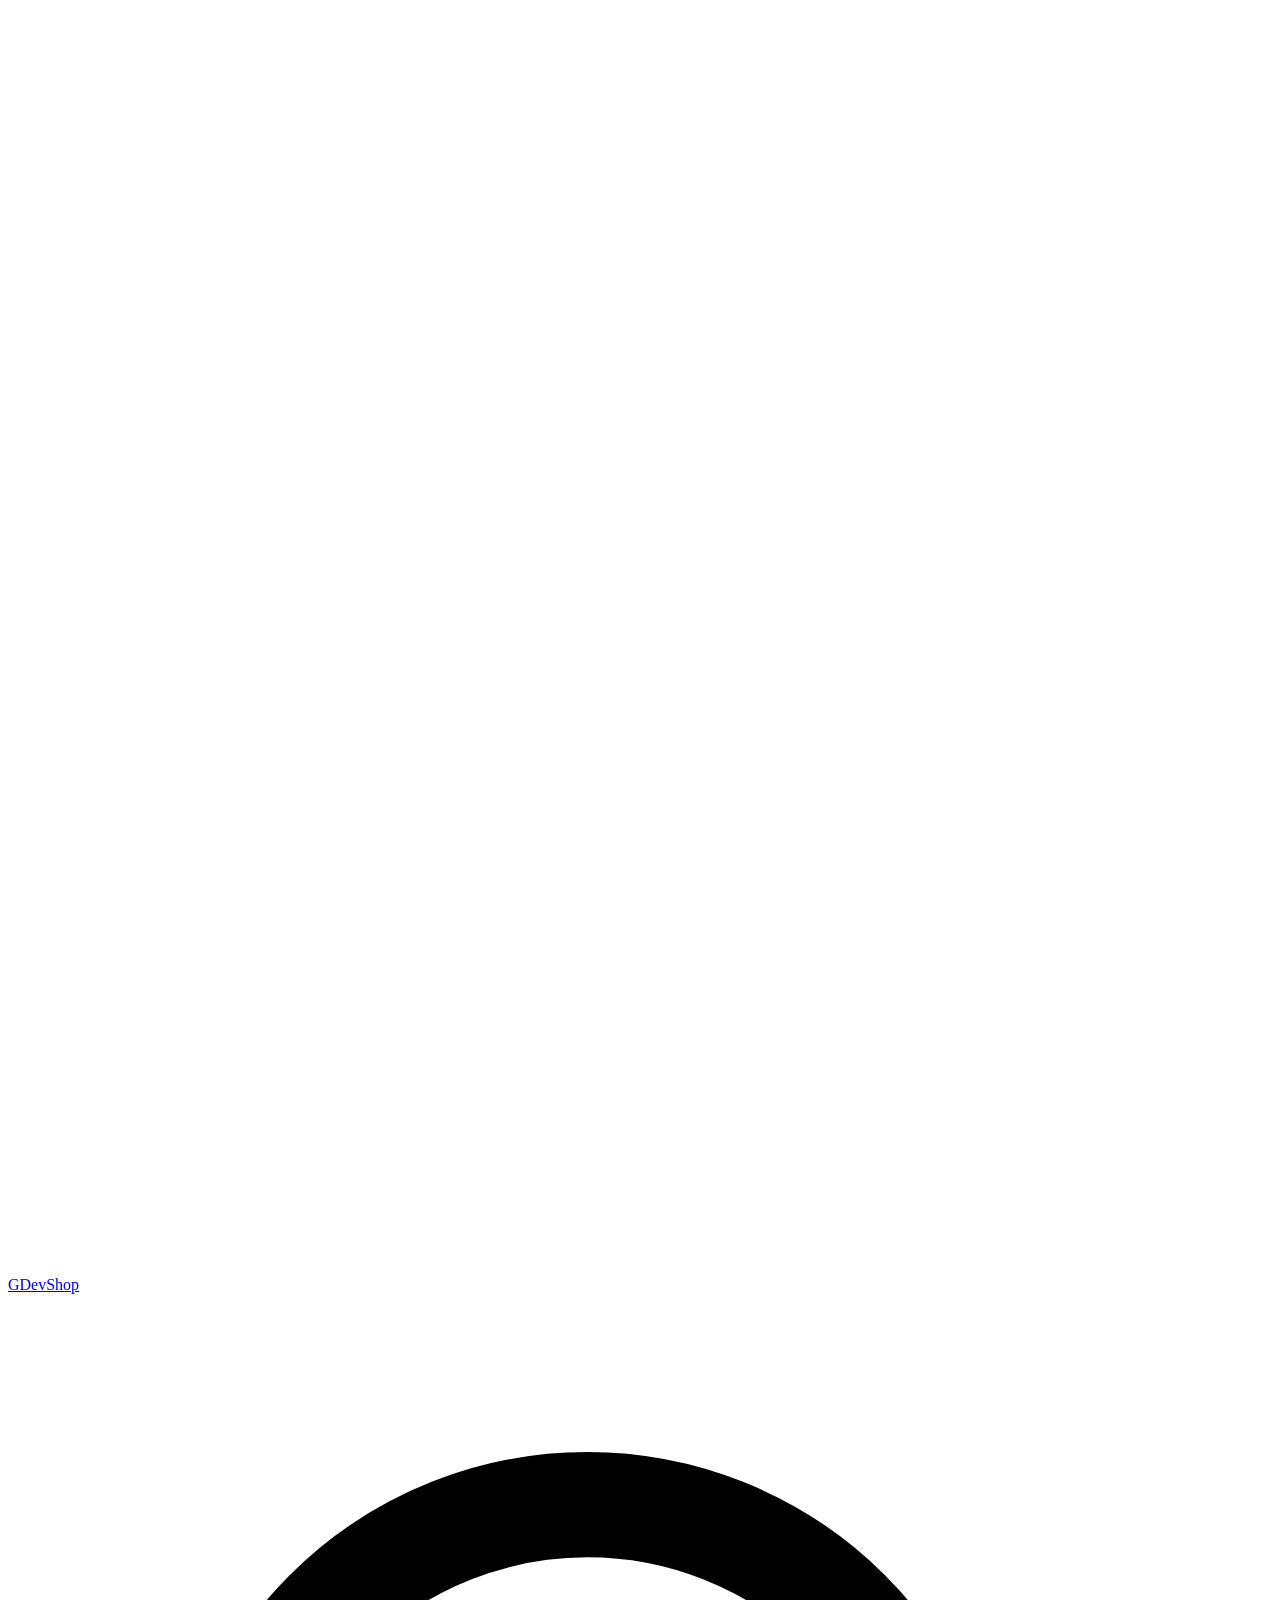
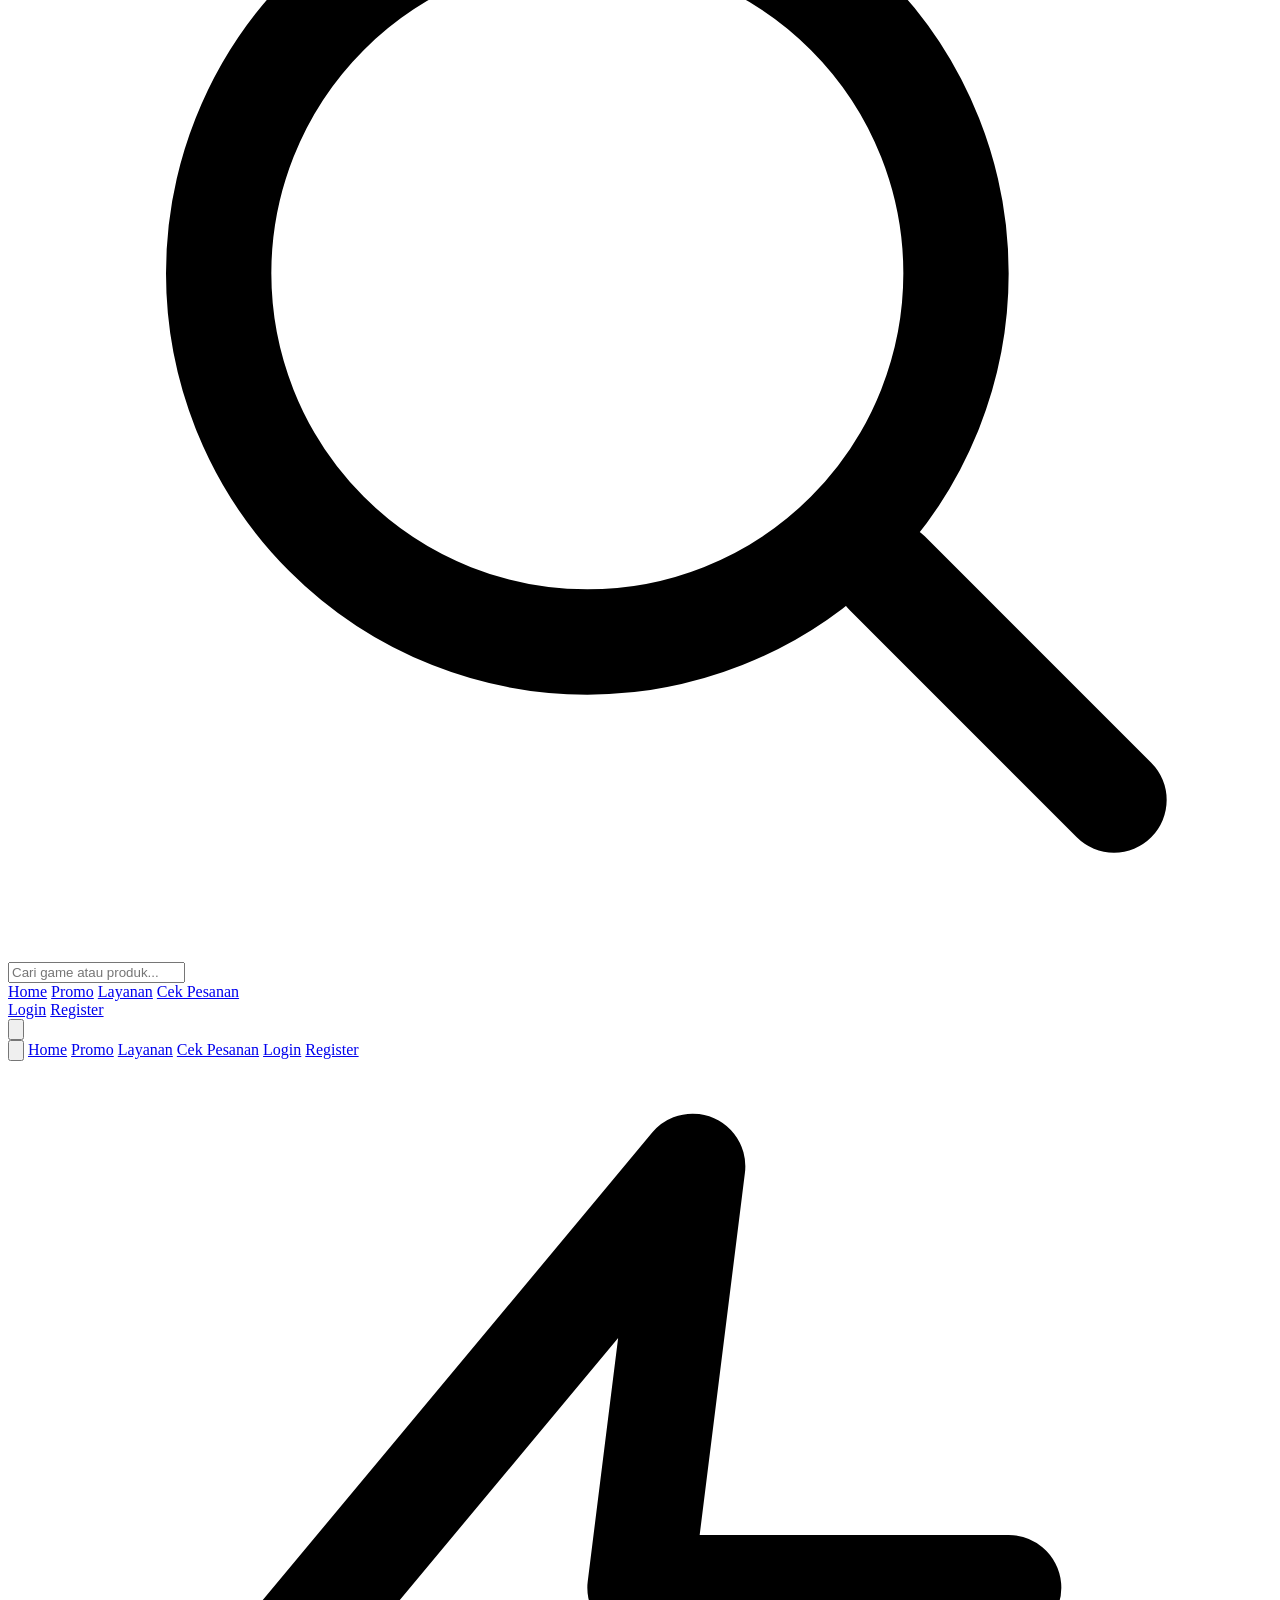
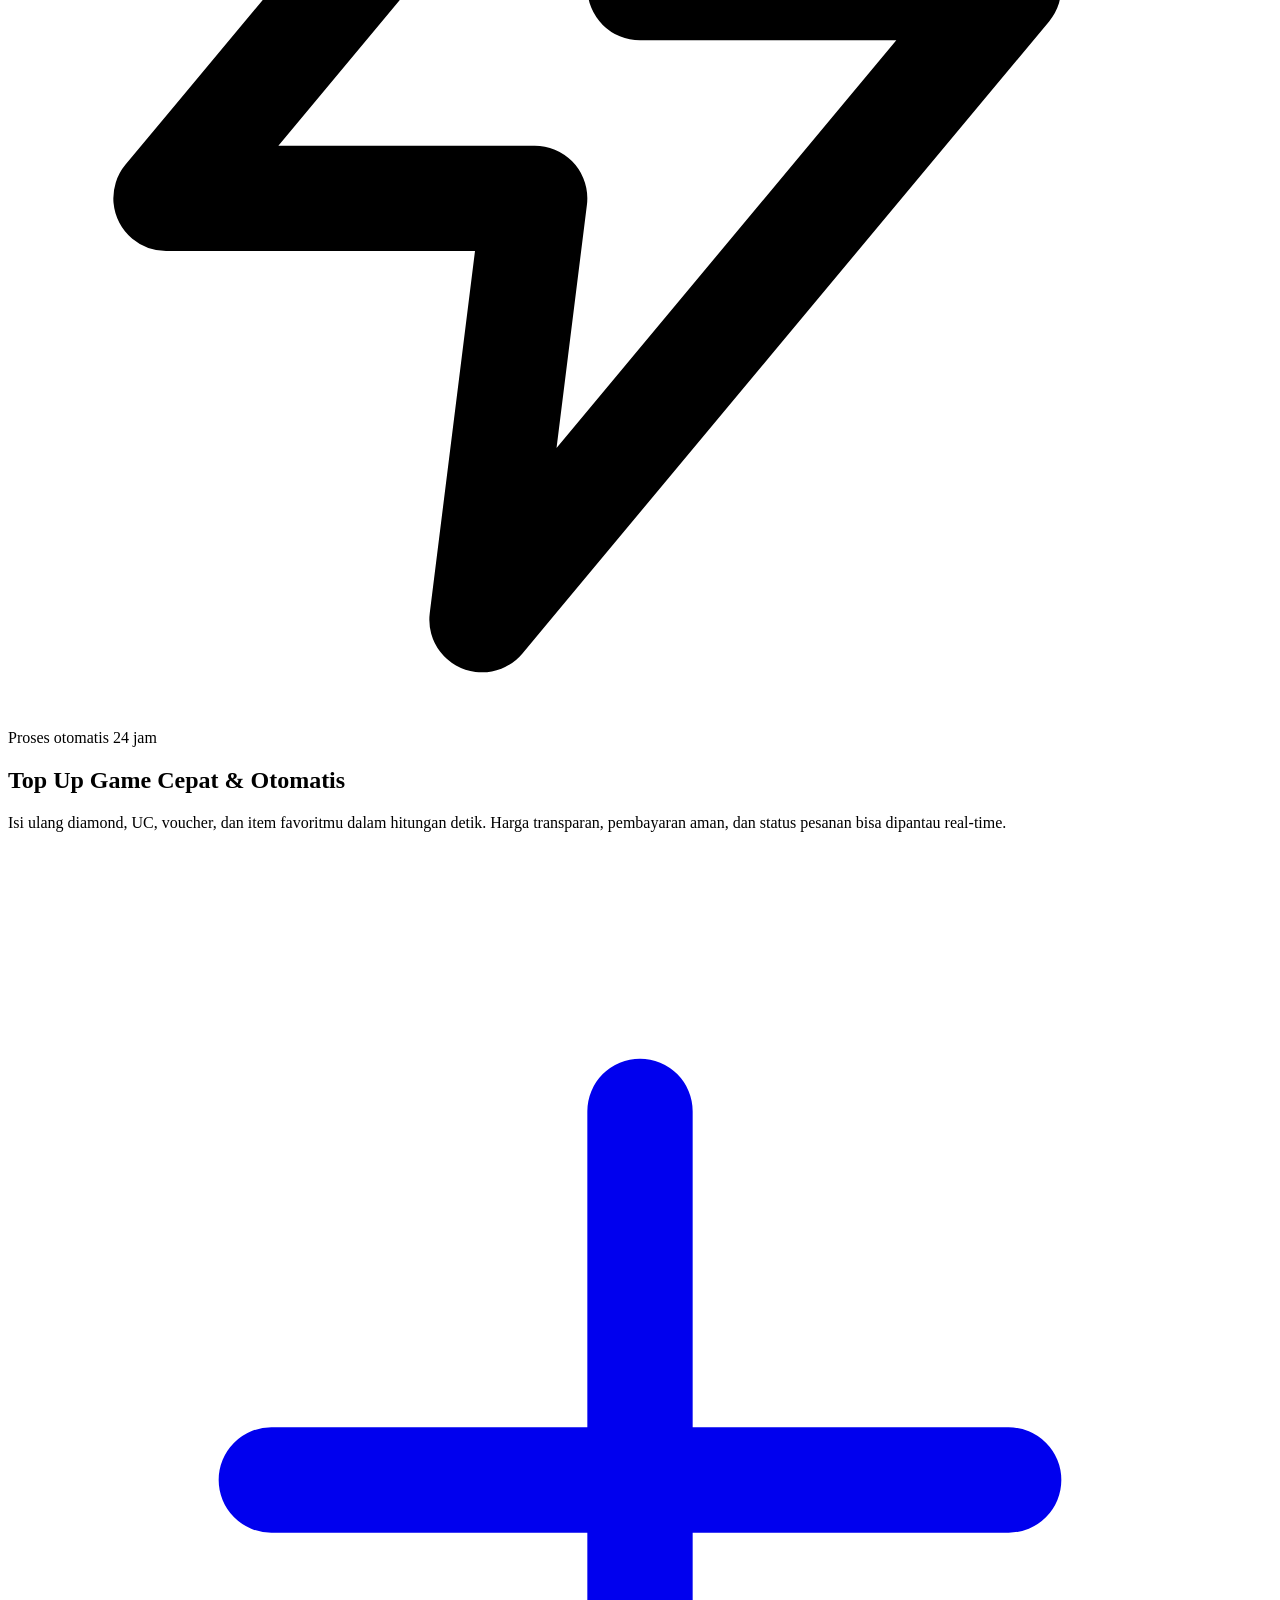
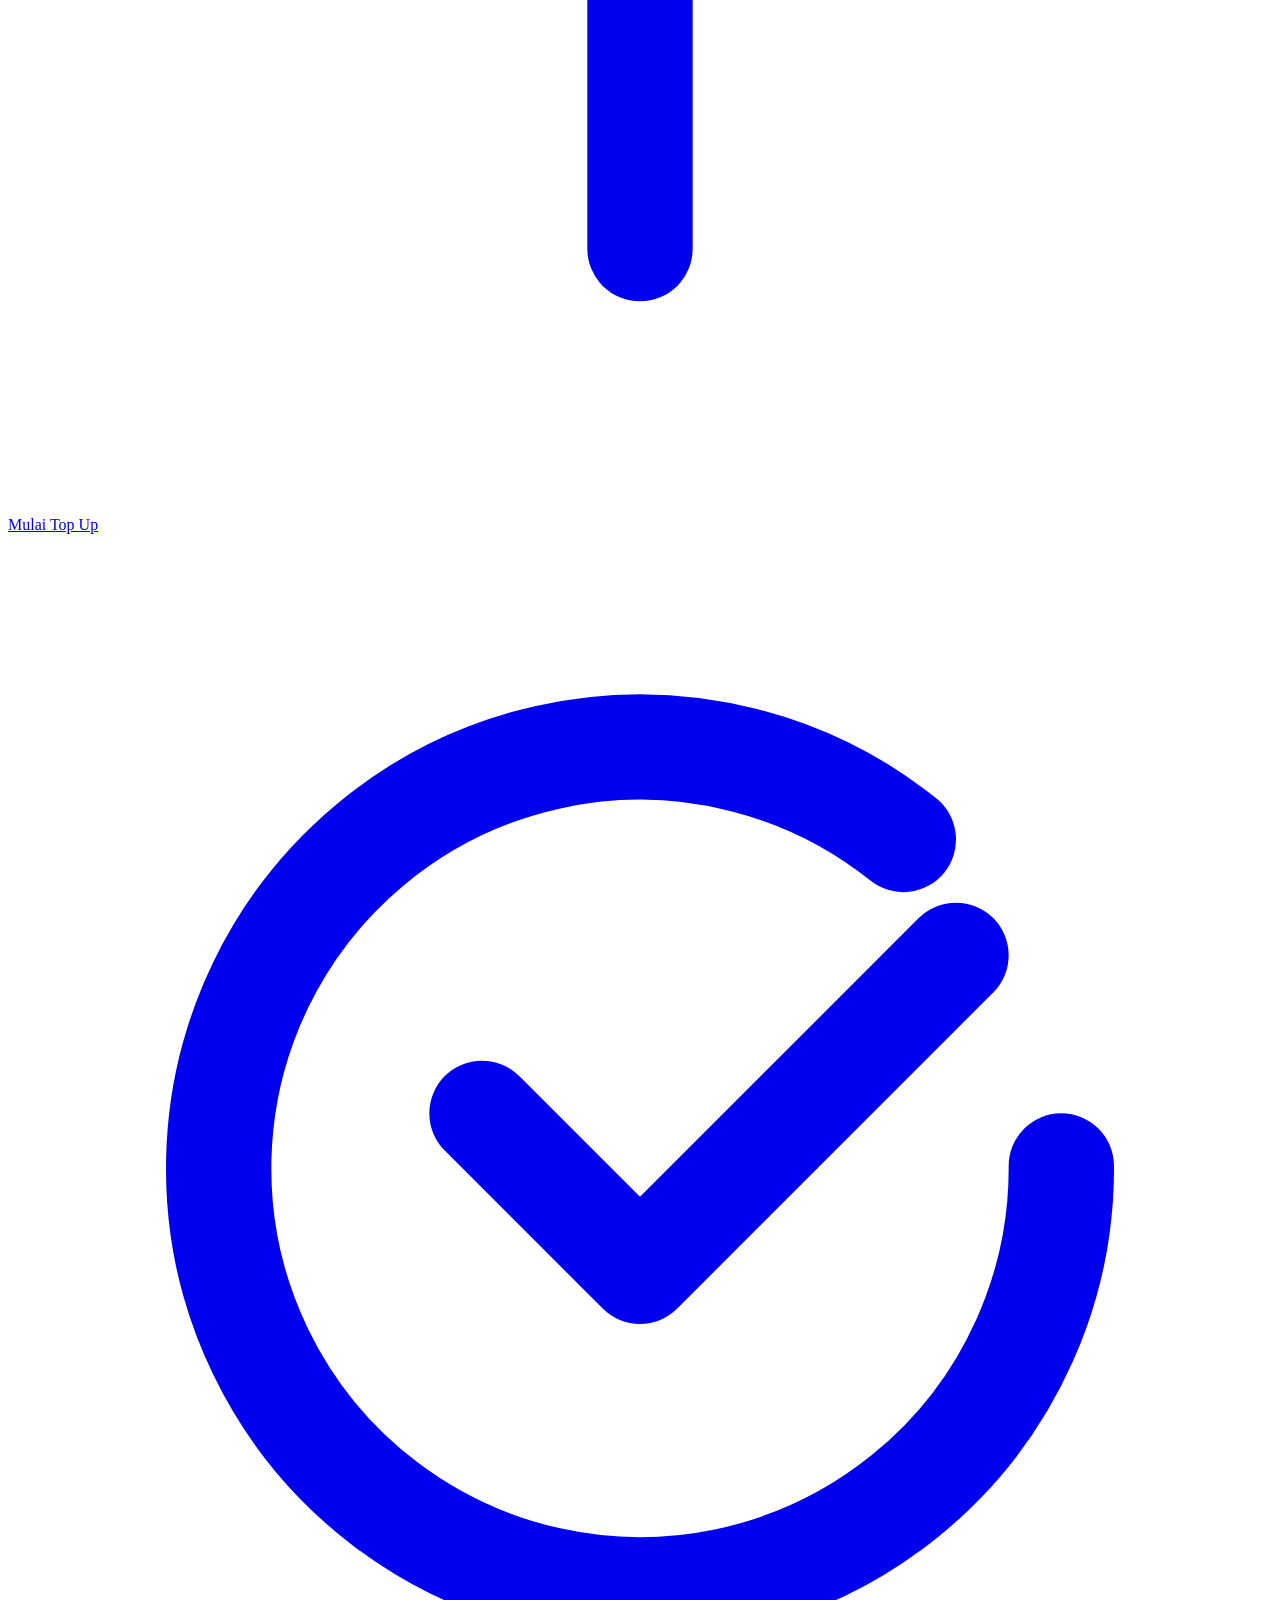
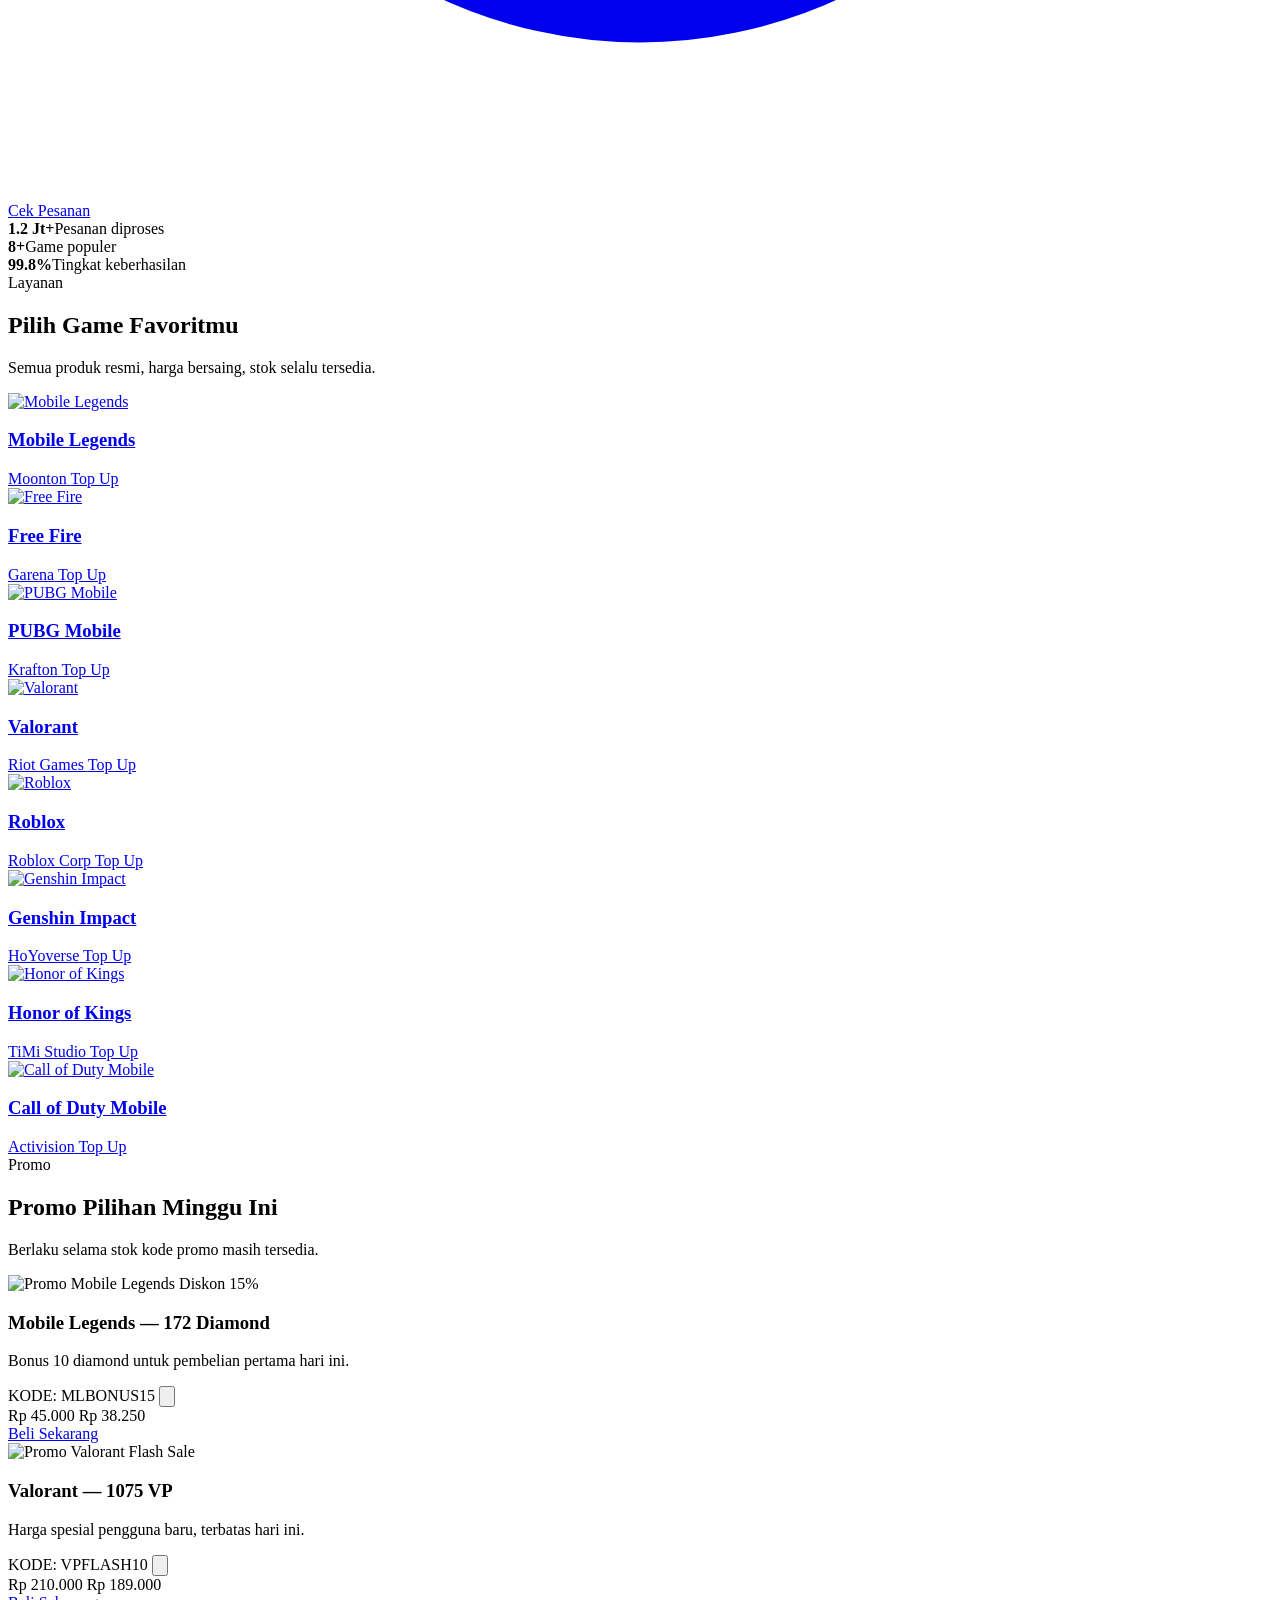
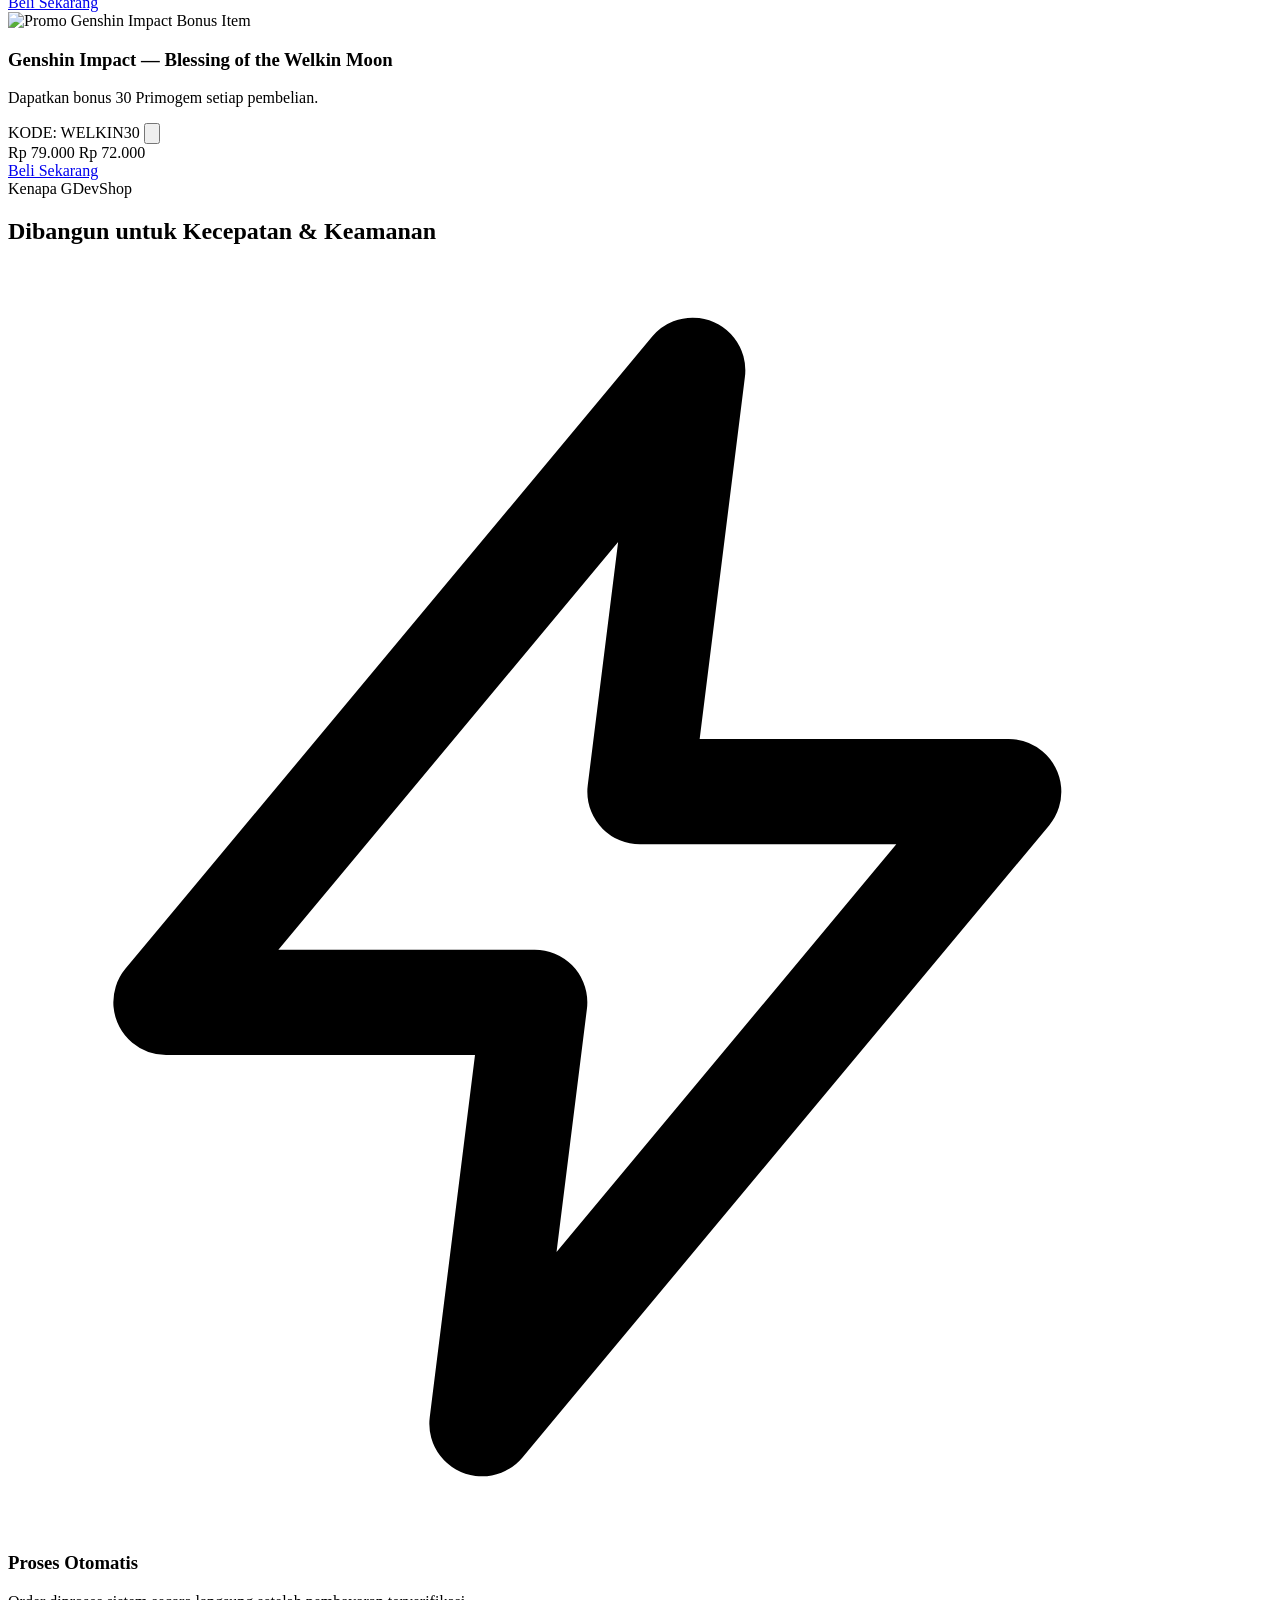
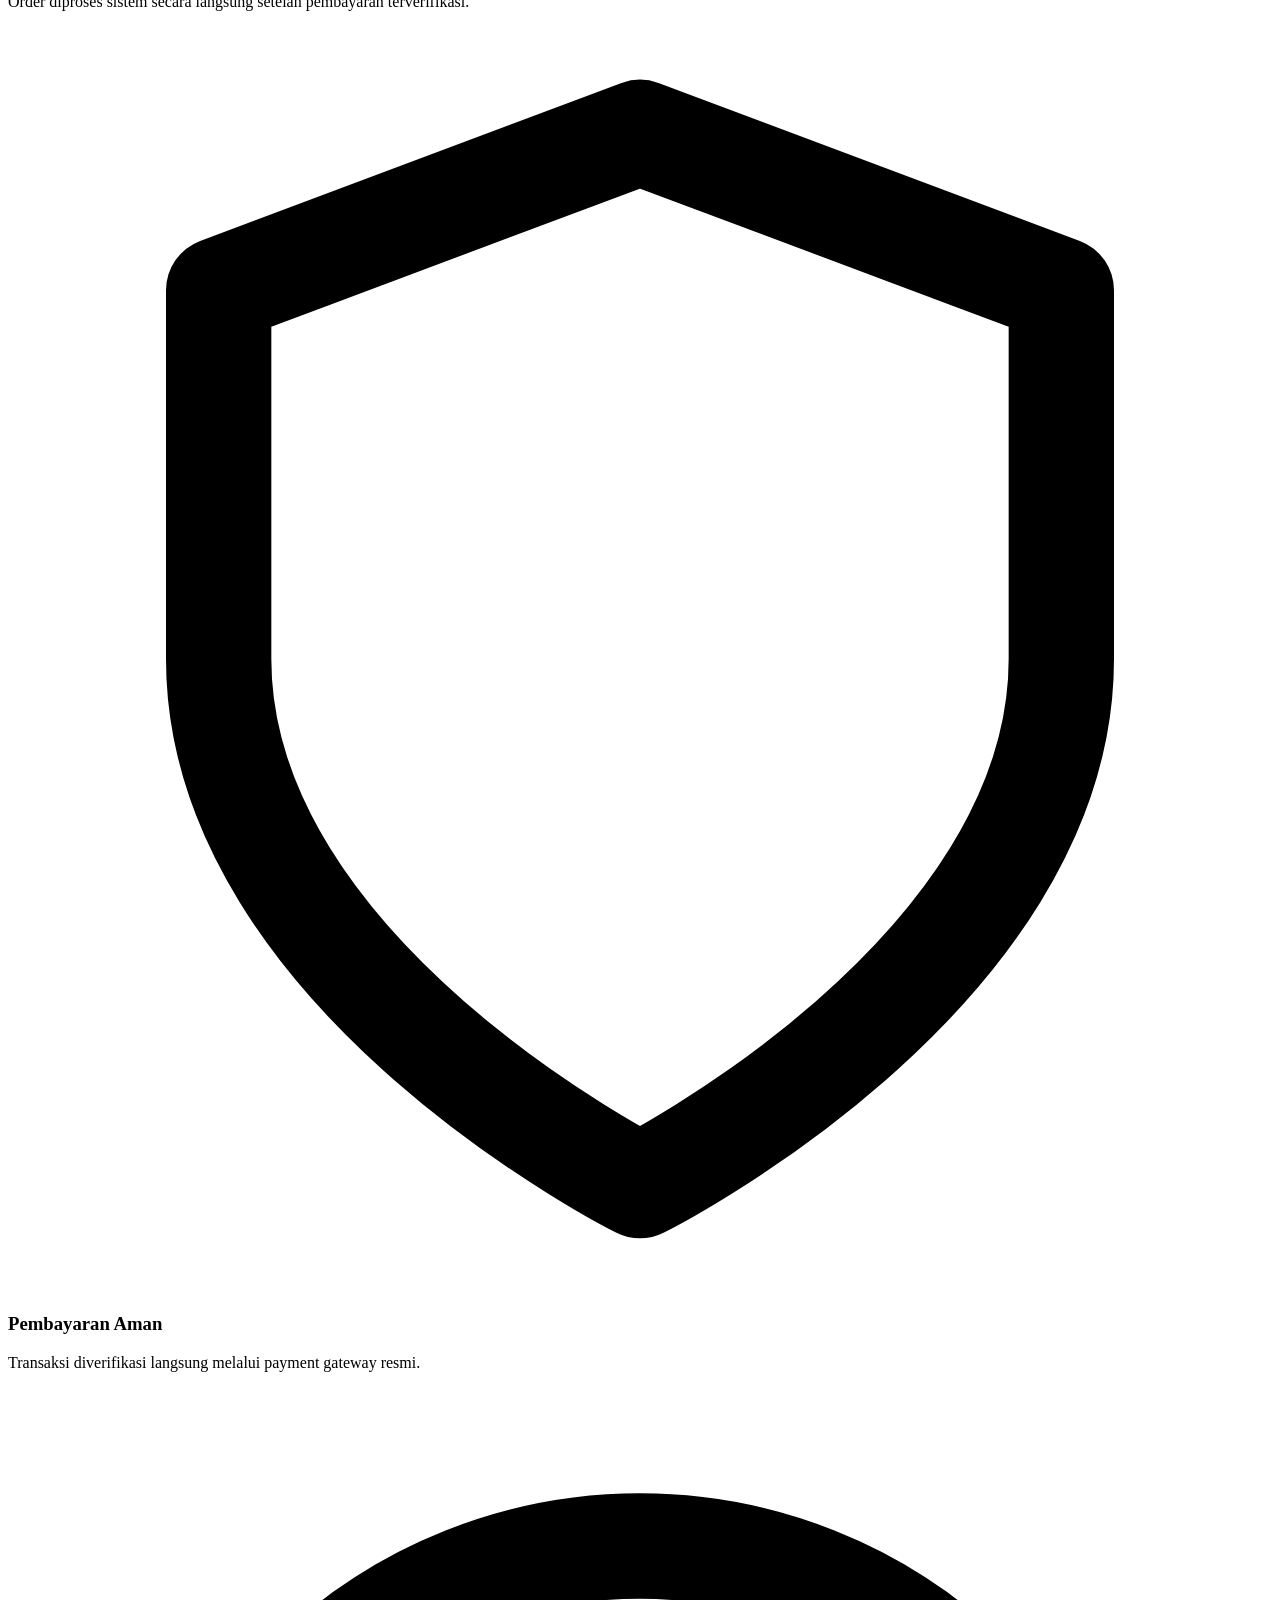
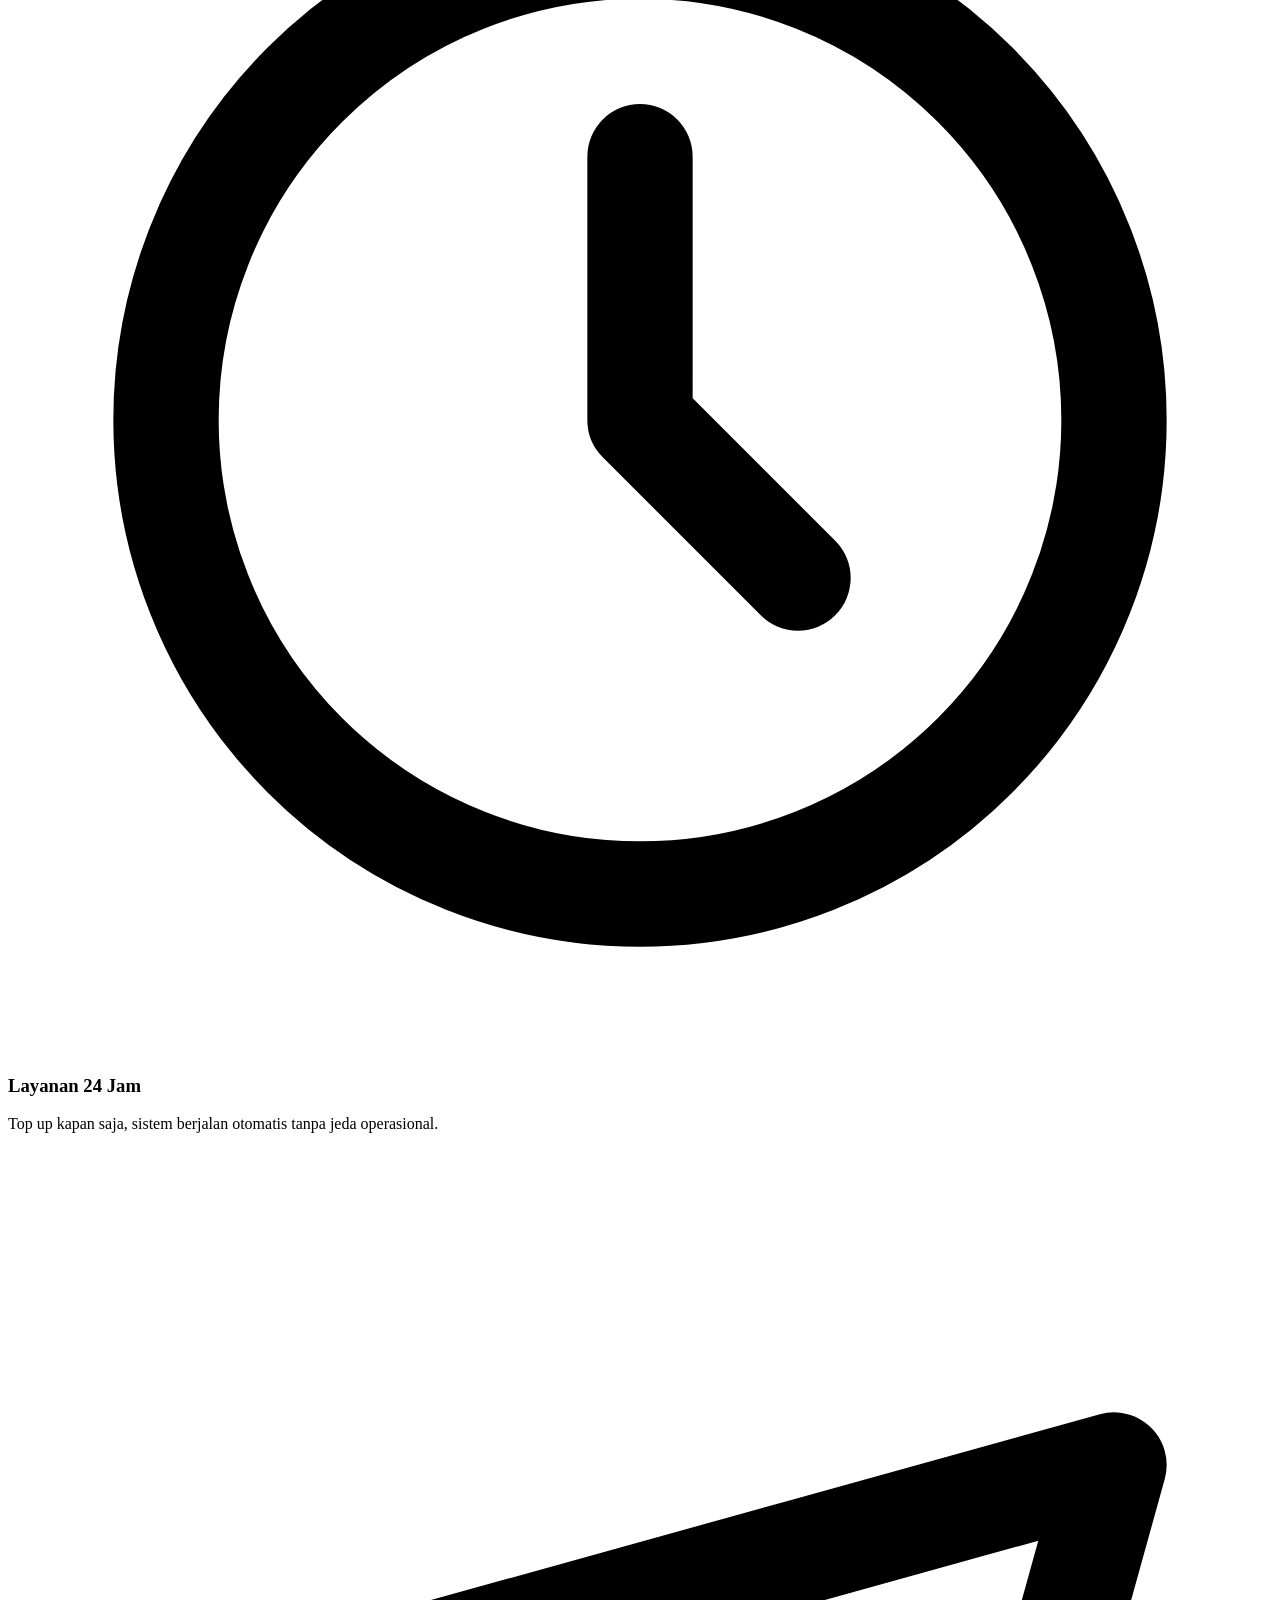
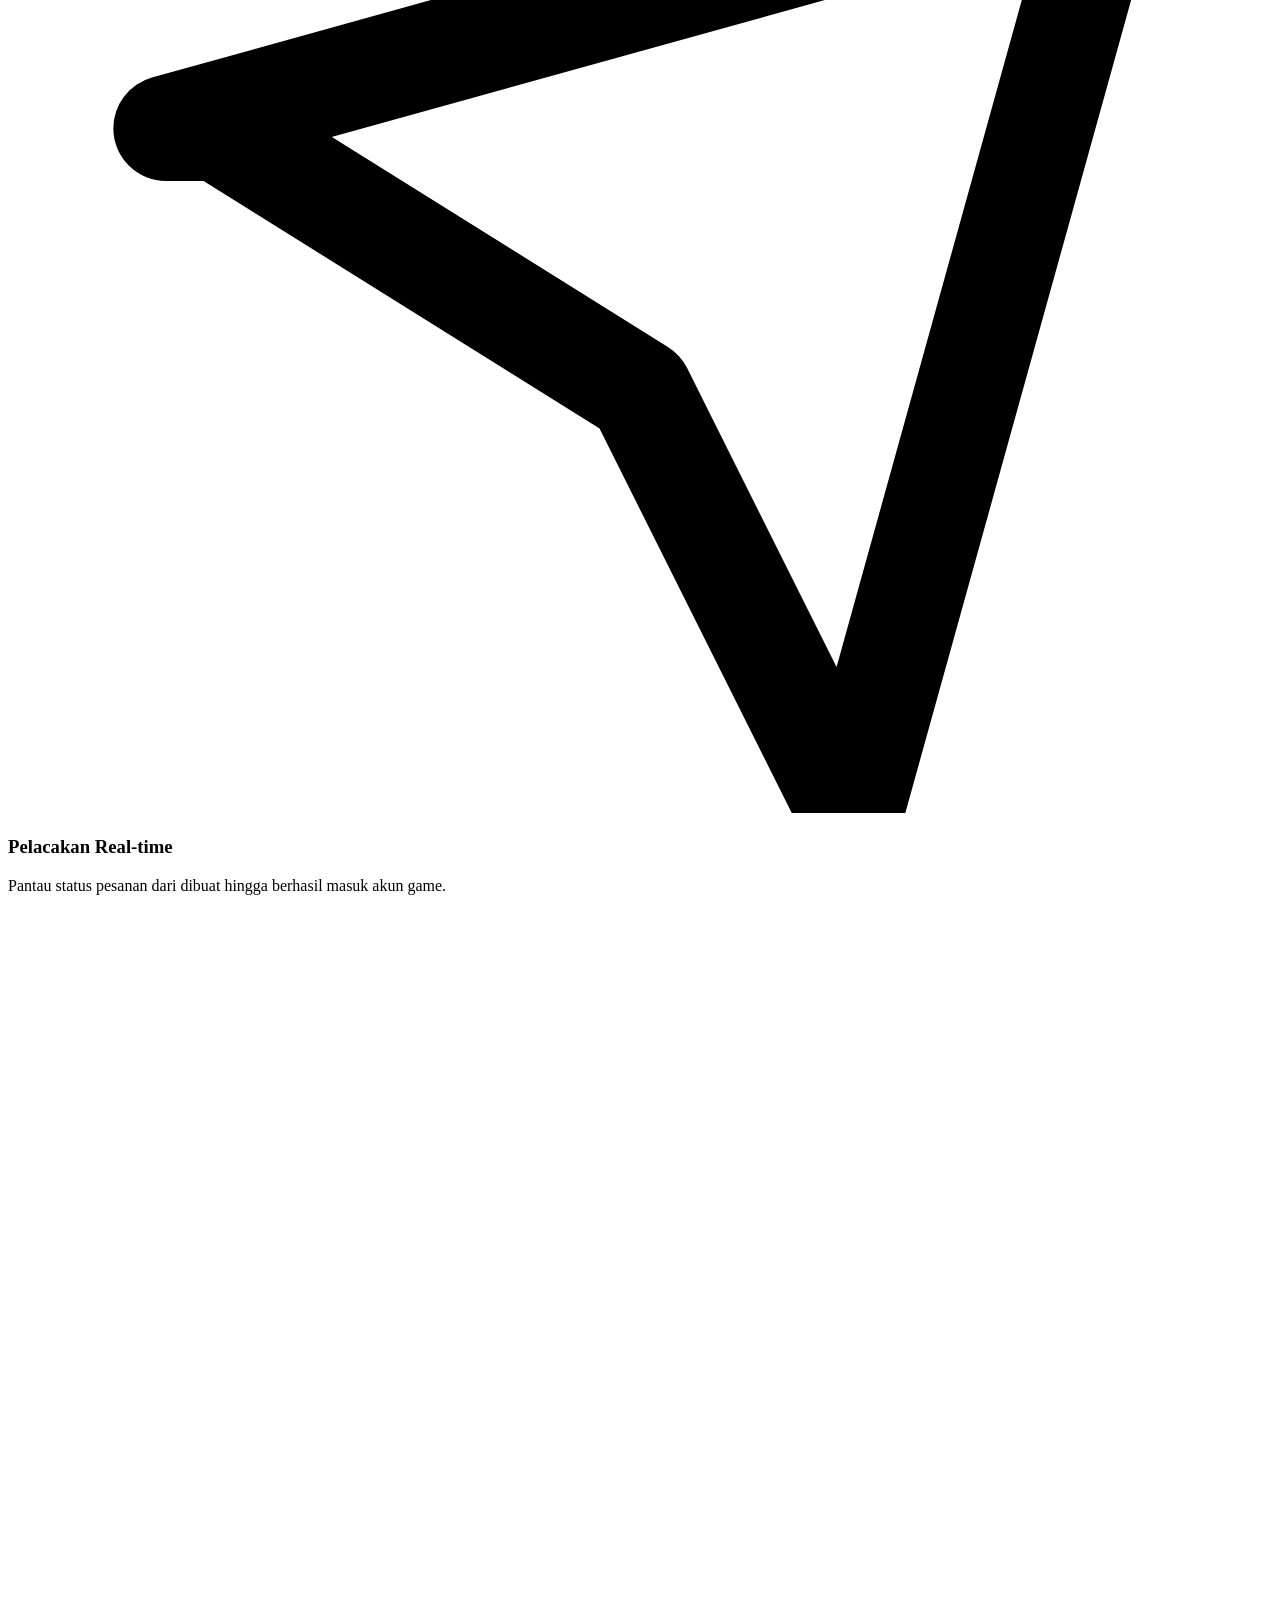
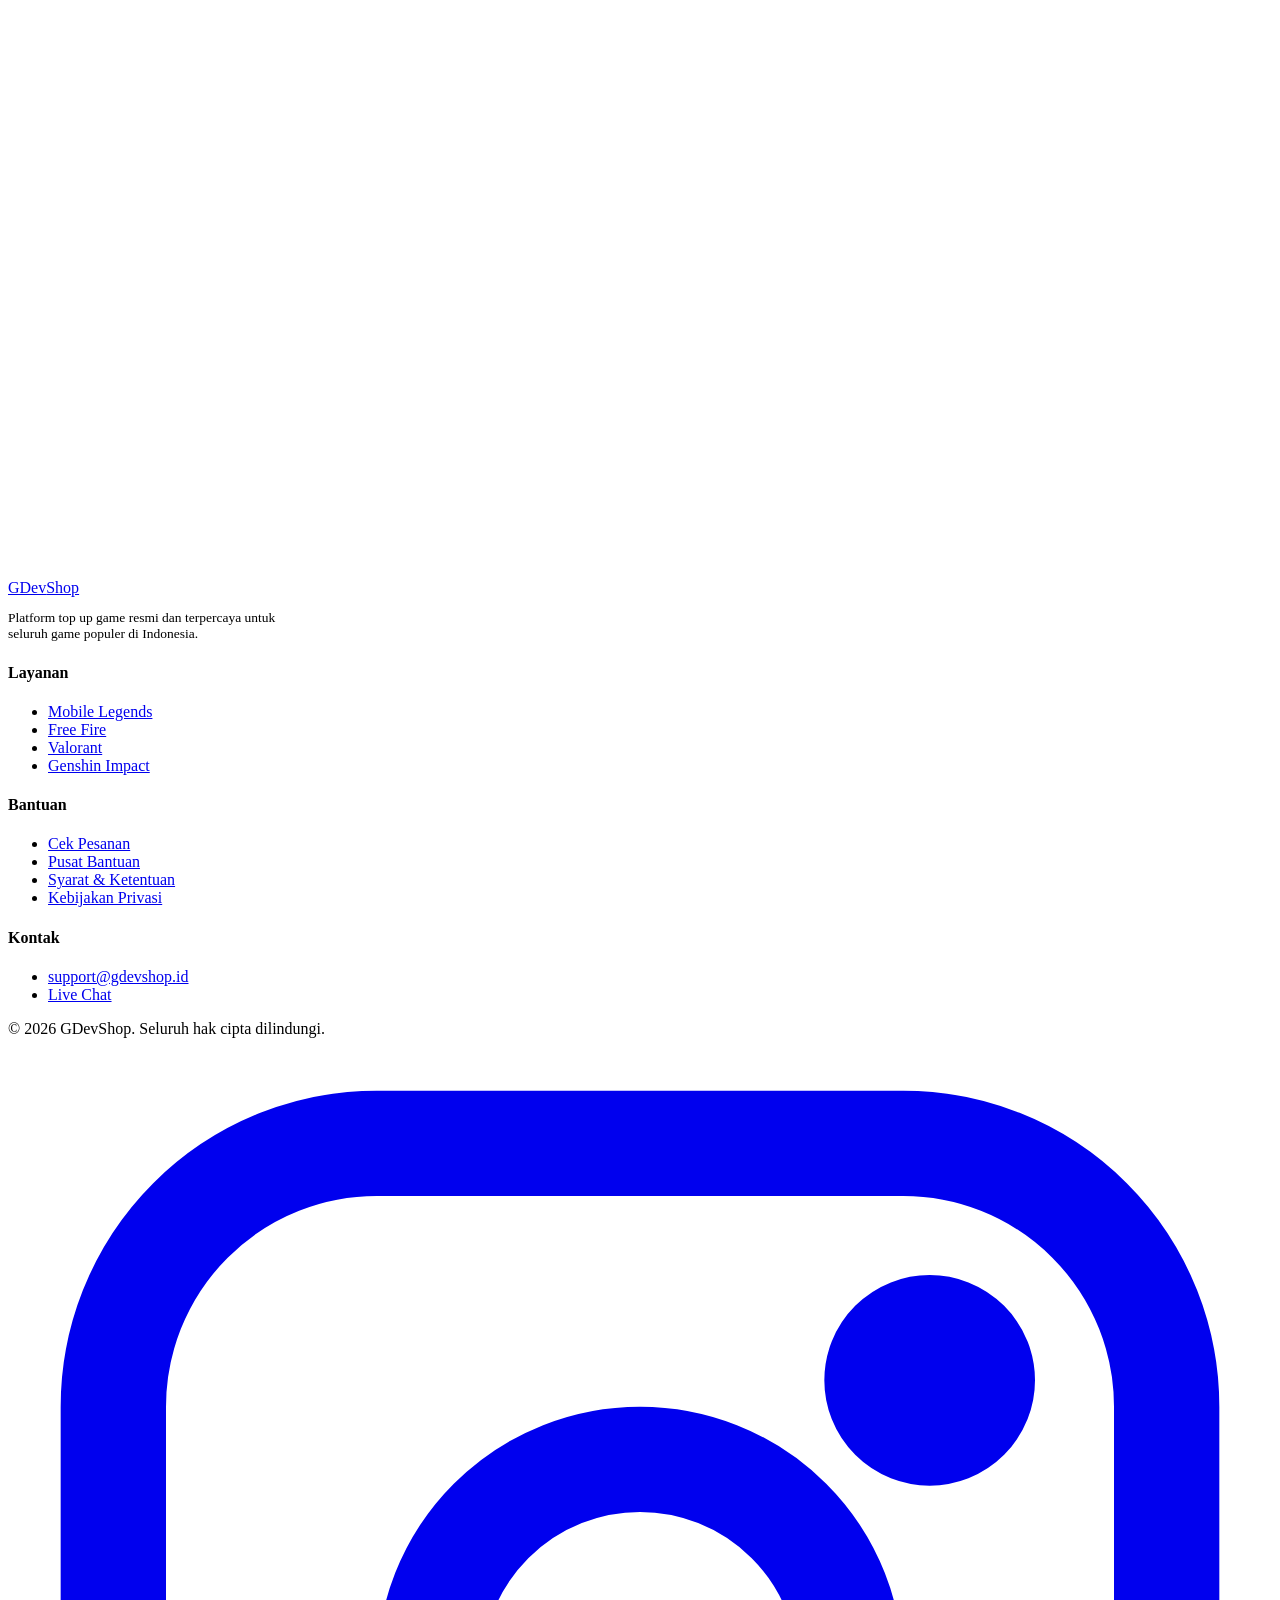
==== index.html @ 1770da5c "Create index.html" ====
<!DOCTYPE html>
<html lang="id">
<head>
<meta charset="UTF-8">
<meta name="viewport" content="width=device-width, initial-scale=1.0">
<title>GDevShop — Top Up Game Cepat & Otomatis</title>
<meta name="description" content="Top up Mobile Legends, Free Fire, PUBG Mobile, Valorant, Roblox, Genshin Impact, Honor of Kings, dan Call of Duty Mobile secara instan dan aman.">
<link rel="preconnect" href="https://fonts.googleapis.com">
<link href="https://fonts.googleapis.com/css2?family=Chakra+Petch:wght@500;600;700&family=Sora:wght@400;500;600;700&family=JetBrains+Mono:wght@400;500&display=swap" rel="stylesheet">
<link rel="stylesheet" href="style.css">
</head>
<body>

<!-- ============ NAVBAR ============ -->
<header class="navbar">
  <div class="container navbar-inner">
    <a href="index.html" class="brand">
      <span class="brand-mark">
        <svg viewBox="0 0 24 24" fill="none" stroke-width="2" stroke-linecap="round" stroke-linejoin="round"><path d="M6 12h4M8 10v4M15 13h.01M18 11h.01M8 6h8a4 4 0 0 1 4 4v4a4 4 0 0 1-4 4H8a4 4 0 0 1-4-4v-4a4 4 0 0 1 4-4Z"/></svg>
      </span>
      <span class="brand-name">GDev<span>Shop</span></span>
    </a>

    <div class="navsearch">
      <svg viewBox="0 0 24 24" fill="none" stroke="currentColor" stroke-width="2" stroke-linecap="round" stroke-linejoin="round"><circle cx="11" cy="11" r="7"/><path d="m21 21-4.3-4.3"/></svg>
      <input type="text" placeholder="Cari game atau produk...">
    </div>

    <nav class="nav-links">
      <a href="index.html" class="active">Home</a>
      <a href="index.html#promo">Promo</a>
      <a href="index.html#layanan">Layanan</a>
      <a href="status.html">Cek Pesanan</a>
    </nav>

    <div class="nav-auth">
      <a href="#" class="btn btn-ghost btn-sm">Login</a>
      <a href="#" class="btn btn-primary btn-sm">Register</a>
    </div>

    <button class="nav-toggle" aria-label="Buka menu" id="navToggle">
      <svg viewBox="0 0 24 24" fill="none" stroke="currentColor" stroke-width="2" stroke-linecap="round" stroke-linejoin="round"><path d="M4 6h16M4 12h16M4 18h16"/></svg>
    </button>
  </div>
</header>

<!-- Mobile drawer -->
<div class="mobile-drawer" id="mobileDrawer">
  <div class="mobile-drawer-panel">
    <button class="mobile-drawer-close" id="drawerClose" aria-label="Tutup menu">
      <svg viewBox="0 0 24 24" fill="none" stroke="currentColor" stroke-width="2" stroke-linecap="round" stroke-linejoin="round"><path d="M18 6 6 18M6 6l12 12"/></svg>
    </button>
    <a href="index.html">Home</a>
    <a href="index.html#promo">Promo</a>
    <a href="index.html#layanan">Layanan</a>
    <a href="status.html">Cek Pesanan</a>
    <a href="#">Login</a>
    <a href="#">Register</a>
  </div>
</div>

<!-- ============ HERO ============ -->
<section class="hero">
  <div class="hero-bg"></div>
  <div class="hero-grid-lines"></div>
  <div class="container hero-inner">
    <span class="eyebrow">
      <svg viewBox="0 0 24 24" fill="none" stroke="currentColor" stroke-width="2" stroke-linecap="round" stroke-linejoin="round"><path d="M13 2 3 14h7l-1 8 10-12h-7l1-8Z"/></svg>
      Proses otomatis 24 jam
    </span>
    <h1>Top Up Game <span class="grad">Cepat &amp; Otomatis</span></h1>
    <p>Isi ulang diamond, UC, voucher, dan item favoritmu dalam hitungan detik. Harga transparan, pembayaran aman, dan status pesanan bisa dipantau real-time.</p>
    <div class="hero-actions">
      <a href="topup.html" class="btn btn-primary">
        <svg viewBox="0 0 24 24" fill="none" stroke="currentColor" stroke-width="2" stroke-linecap="round" stroke-linejoin="round"><path d="M12 5v14M5 12h14"/></svg>
        Mulai Top Up
      </a>
      <a href="status.html" class="btn btn-ghost">
        <svg viewBox="0 0 24 24" fill="none" stroke="currentColor" stroke-width="2" stroke-linecap="round" stroke-linejoin="round"><path d="M9 11 12 14l6-6M20 12a8 8 0 1 1-3-6.2"/></svg>
        Cek Pesanan
      </a>
    </div>
    <div class="hero-stats">
      <div class="hero-stat"><b>1.2 Jt+</b><span>Pesanan diproses</span></div>
      <div class="hero-stat"><b>8+</b><span>Game populer</span></div>
      <div class="hero-stat"><b>99.8%</b><span>Tingkat keberhasilan</span></div>
    </div>
  </div>
</section>

<!-- ============ KATEGORI GAME ============ -->
<section class="section" id="layanan">
  <div class="container">
    <div class="section-head">
      <div>
        <span class="section-tag">Layanan</span>
        <h2>Pilih Game Favoritmu</h2>
      </div>
      <p>Semua produk resmi, harga bersaing, stok selalu tersedia.</p>
    </div>

    <div class="game-grid">
      <!-- Mobile Legends -->
      <a class="panel game-card" href="topup.html?game=mobile-legends">
        <div class="thumb"><img src="https://images.unsplash.com/photo-1580327344181-c1163234e5a0?q=80&w=200&auto=format&fit=crop" alt="Mobile Legends"></div>
        <h3>Mobile Legends</h3>
        <span class="publisher">Moonton</span>
        <span class="btn btn-outline-cyan btn-sm btn-block">Top Up</span>
      </a>
      <!-- Free Fire -->
      <a class="panel game-card" href="topup.html?game=free-fire">
        <div class="thumb"><img src="https://images.unsplash.com/photo-1542751371-adc38448a05e?q=80&w=200&auto=format&fit=crop" alt="Free Fire"></div>
        <h3>Free Fire</h3>
        <span class="publisher">Garena</span>
        <span class="btn btn-outline-cyan btn-sm btn-block">Top Up</span>
      </a>
      <!-- PUBG Mobile -->
      <a class="panel game-card" href="topup.html?game=pubg-mobile">
        <div class="thumb"><img src="https://images.unsplash.com/photo-1560253023-3ec5d502959f?q=80&w=200&auto=format&fit=crop" alt="PUBG Mobile"></div>
        <h3>PUBG Mobile</h3>
        <span class="publisher">Krafton</span>
        <span class="btn btn-outline-cyan btn-sm btn-block">Top Up</span>
      </a>
      <!-- Valorant -->
      <a class="panel game-card" href="topup.html?game=valorant">
        <div class="thumb"><img src="https://images.unsplash.com/photo-1538481199705-c710c4e965fc?q=80&w=200&auto=format&fit=crop" alt="Valorant"></div>
        <h3>Valorant</h3>
        <span class="publisher">Riot Games</span>
        <span class="btn btn-outline-cyan btn-sm btn-block">Top Up</span>
      </a>
      <!-- Roblox -->
      <a class="panel game-card" href="topup.html?game=roblox">
        <div class="thumb"><img src="https://images.unsplash.com/photo-1614680376573-df3480f0c6ff?q=80&w=200&auto=format&fit=crop" alt="Roblox"></div>
        <h3>Roblox</h3>
        <span class="publisher">Roblox Corp</span>
        <span class="btn btn-outline-cyan btn-sm btn-block">Top Up</span>
      </a>
      <!-- Genshin Impact -->
      <a class="panel game-card" href="topup.html?game=genshin-impact">
        <div class="thumb"><img src="https://images.unsplash.com/photo-1608889825205-eebdb9fc5806?q=80&w=200&auto=format&fit=crop" alt="Genshin Impact"></div>
        <h3>Genshin Impact</h3>
        <span class="publisher">HoYoverse</span>
        <span class="btn btn-outline-cyan btn-sm btn-block">Top Up</span>
      </a>
      <!-- Honor of Kings -->
      <a class="panel game-card" href="topup.html?game=honor-of-kings">
        <div class="thumb"><img src="https://images.unsplash.com/photo-1511512578047-dfb367046420?q=80&w=200&auto=format&fit=crop" alt="Honor of Kings"></div>
        <h3>Honor of Kings</h3>
        <span class="publisher">TiMi Studio</span>
        <span class="btn btn-outline-cyan btn-sm btn-block">Top Up</span>
      </a>
      <!-- Call of Duty Mobile -->
      <a class="panel game-card" href="topup.html?game=cod-mobile">
        <div class="thumb"><img src="https://images.unsplash.com/photo-1552820728-8b83bb6b773f?q=80&w=200&auto=format&fit=crop" alt="Call of Duty Mobile"></div>
        <h3>Call of Duty Mobile</h3>
        <span class="publisher">Activision</span>
        <span class="btn btn-outline-cyan btn-sm btn-block">Top Up</span>
      </a>
    </div>
  </div>
</section>

<div class="container"><div class="section-seam"></div></div>

<!-- ============ PROMO PILIHAN ============ -->
<section class="section" id="promo">
  <div class="container">
    <div class="section-head">
      <div>
        <span class="section-tag">Promo</span>
        <h2>Promo Pilihan Minggu Ini</h2>
      </div>
      <p>Berlaku selama stok kode promo masih tersedia.</p>
    </div>

    <div class="promo-grid">
      <div class="panel promo-card">
        <div class="promo-banner">
          <img src="https://images.unsplash.com/photo-1580327344181-c1163234e5a0?q=80&w=500&auto=format&fit=crop" alt="Promo Mobile Legends">
          <span class="promo-badge">Diskon 15%</span>
        </div>
        <div class="promo-body">
          <h3>Mobile Legends — 172 Diamond</h3>
          <p>Bonus 10 diamond untuk pembelian pertama hari ini.</p>
          <div class="promo-code">
            <span>KODE: MLBONUS15</span>
            <button type="button" aria-label="Salin kode">
              <svg viewBox="0 0 24 24" fill="none" stroke="currentColor" stroke-width="2" stroke-linecap="round" stroke-linejoin="round"><rect x="9" y="9" width="13" height="13" rx="2"/><path d="M5 15H4a2 2 0 0 1-2-2V4a2 2 0 0 1 2-2h9a2 2 0 0 1 2 2v1"/></svg>
            </button>
          </div>
          <div class="promo-price">
            <span class="old">Rp 45.000</span>
            <span class="now">Rp 38.250</span>
          </div>
          <a href="topup.html?game=mobile-legends" class="btn btn-primary btn-block btn-sm">Beli Sekarang</a>
        </div>
      </div>

      <div class="panel promo-card">
        <div class="promo-banner">
          <img src="https://images.unsplash.com/photo-1538481199705-c710c4e965fc?q=80&w=500&auto=format&fit=crop" alt="Promo Valorant">
          <span class="promo-badge">Flash Sale</span>
        </div>
        <div class="promo-body">
          <h3>Valorant — 1075 VP</h3>
          <p>Harga spesial pengguna baru, terbatas hari ini.</p>
          <div class="promo-code">
            <span>KODE: VPFLASH10</span>
            <button type="button" aria-label="Salin kode">
              <svg viewBox="0 0 24 24" fill="none" stroke="currentColor" stroke-width="2" stroke-linecap="round" stroke-linejoin="round"><rect x="9" y="9" width="13" height="13" rx="2"/><path d="M5 15H4a2 2 0 0 1-2-2V4a2 2 0 0 1 2-2h9a2 2 0 0 1 2 2v1"/></svg>
            </button>
          </div>
          <div class="promo-price">
            <span class="old">Rp 210.000</span>
            <span class="now">Rp 189.000</span>
          </div>
          <a href="topup.html?game=valorant" class="btn btn-primary btn-block btn-sm">Beli Sekarang</a>
        </div>
      </div>

      <div class="panel promo-card">
        <div class="promo-banner">
          <img src="https://images.unsplash.com/photo-1608889825205-eebdb9fc5806?q=80&w=500&auto=format&fit=crop" alt="Promo Genshin Impact">
          <span class="promo-badge">Bonus Item</span>
        </div>
        <div class="promo-body">
          <h3>Genshin Impact — Blessing of the Welkin Moon</h3>
          <p>Dapatkan bonus 30 Primogem setiap pembelian.</p>
          <div class="promo-code">
            <span>KODE: WELKIN30</span>
            <button type="button" aria-label="Salin kode">
              <svg viewBox="0 0 24 24" fill="none" stroke="currentColor" stroke-width="2" stroke-linecap="round" stroke-linejoin="round"><rect x="9" y="9" width="13" height="13" rx="2"/><path d="M5 15H4a2 2 0 0 1-2-2V4a2 2 0 0 1 2-2h9a2 2 0 0 1 2 2v1"/></svg>
            </button>
          </div>
          <div class="promo-price">
            <span class="old">Rp 79.000</span>
            <span class="now">Rp 72.000</span>
          </div>
          <a href="topup.html?game=genshin-impact" class="btn btn-primary btn-block btn-sm">Beli Sekarang</a>
        </div>
      </div>
    </div>
  </div>
</section>

<!-- ============ FITUR / TRUST ============ -->
<section class="section">
  <div class="container">
    <div class="section-head">
      <div>
        <span class="section-tag">Kenapa GDevShop</span>
        <h2>Dibangun untuk Kecepatan &amp; Keamanan</h2>
      </div>
    </div>
    <div class="feature-grid">
      <div class="panel feature-card">
        <div class="feature-icon"><svg viewBox="0 0 24 24" fill="none" stroke="currentColor" stroke-width="2" stroke-linecap="round" stroke-linejoin="round"><path d="M13 2 3 14h7l-1 8 10-12h-7l1-8Z"/></svg></div>
        <h3>Proses Otomatis</h3>
        <p>Order diproses sistem secara langsung setelah pembayaran terverifikasi.</p>
      </div>
      <div class="panel feature-card">
        <div class="feature-icon"><svg viewBox="0 0 24 24" fill="none" stroke="currentColor" stroke-width="2" stroke-linecap="round" stroke-linejoin="round"><path d="M12 22s8-4 8-10V5l-8-3-8 3v7c0 6 8 10 8 10Z"/></svg></div>
        <h3>Pembayaran Aman</h3>
        <p>Transaksi diverifikasi langsung melalui payment gateway resmi.</p>
      </div>
      <div class="panel feature-card">
        <div class="feature-icon"><svg viewBox="0 0 24 24" fill="none" stroke="currentColor" stroke-width="2" stroke-linecap="round" stroke-linejoin="round"><circle cx="12" cy="12" r="9"/><path d="M12 7v5l3 3"/></svg></div>
        <h3>Layanan 24 Jam</h3>
        <p>Top up kapan saja, sistem berjalan otomatis tanpa jeda operasional.</p>
      </div>
      <div class="panel feature-card">
        <div class="feature-icon"><svg viewBox="0 0 24 24" fill="none" stroke="currentColor" stroke-width="2" stroke-linecap="round" stroke-linejoin="round"><path d="m3 11 18-5-5 18-4-8-8-5Z"/></svg></div>
        <h3>Pelacakan Real-time</h3>
        <p>Pantau status pesanan dari dibuat hingga berhasil masuk akun game.</p>
      </div>
    </div>
  </div>
</section>

<!-- ============ FOOTER ============ -->
<footer class="site-footer">
  <div class="container">
    <div class="footer-grid">
      <div>
        <a href="index.html" class="brand" style="margin-bottom:12px;">
          <span class="brand-mark"><svg viewBox="0 0 24 24" fill="none" stroke-width="2" stroke-linecap="round" stroke-linejoin="round"><path d="M6 12h4M8 10v4M15 13h.01M18 11h.01M8 6h8a4 4 0 0 1 4 4v4a4 4 0 0 1-4 4H8a4 4 0 0 1-4-4v-4a4 4 0 0 1 4-4Z"/></svg></span>
          <span class="brand-name">GDev<span>Shop</span></span>
        </a>
        <p style="color:var(--text-muted); font-size:13.5px; max-width:280px;">Platform top up game resmi dan terpercaya untuk seluruh game populer di Indonesia.</p>
      </div>
      <div>
        <h4>Layanan</h4>
        <ul>
          <li><a href="topup.html?game=mobile-legends">Mobile Legends</a></li>
          <li><a href="topup.html?game=free-fire">Free Fire</a></li>
          <li><a href="topup.html?game=valorant">Valorant</a></li>
          <li><a href="topup.html?game=genshin-impact">Genshin Impact</a></li>
        </ul>
      </div>
      <div>
        <h4>Bantuan</h4>
        <ul>
          <li><a href="status.html">Cek Pesanan</a></li>
          <li><a href="#">Pusat Bantuan</a></li>
          <li><a href="#">Syarat &amp; Ketentuan</a></li>
          <li><a href="#">Kebijakan Privasi</a></li>
        </ul>
      </div>
      <div>
        <h4>Kontak</h4>
        <ul>
          <li><a href="#">support@gdevshop.id</a></li>
          <li><a href="#">Live Chat</a></li>
        </ul>
      </div>
    </div>
    <div class="footer-bottom">
      <span>© 2026 GDevShop. Seluruh hak cipta dilindungi.</span>
      <div class="footer-social">
        <a href="#" aria-label="Instagram"><svg viewBox="0 0 24 24" fill="none" stroke="currentColor" stroke-width="2" stroke-linecap="round" stroke-linejoin="round"><rect x="2" y="2" width="20" height="20" rx="5"/><circle cx="12" cy="12" r="4"/><circle cx="17.5" cy="6.5" r="1"/></svg></a>
        <a href="#" aria-label="Twitter"><svg viewBox="0 0 24 24" fill="none" stroke="currentColor" stroke-width="2" stroke-linecap="round" stroke-linejoin="round"><path d="M22 4s-.7 2.1-2 3.4c1.6 10-9.4 17.3-18 11.6 2.2.1 4.4-.6 6-2C4 16 2.5 12.5 3 9c1.6 1.9 4 3 6.5 3-3-3.5-3.2-8-1-11 3 3.5 7 5.5 11.5 6-1-3-2 .5-2 .5s3-1 4-2Z"/></svg></a>
        <a href="#" aria-label="Discord"><svg viewBox="0 0 24 24" fill="none" stroke="currentColor" stroke-width="2" stroke-linecap="round" stroke-linejoin="round"><rect x="3" y="7" width="18" height="12" rx="4"/><path d="M8 11v2M16 11v2M9 19l-2 3M15 19l2 3"/></svg></a>
      </div>
    </div>
  </div>
</footer>

<script src="script.js"></script>
</body>
  </html>
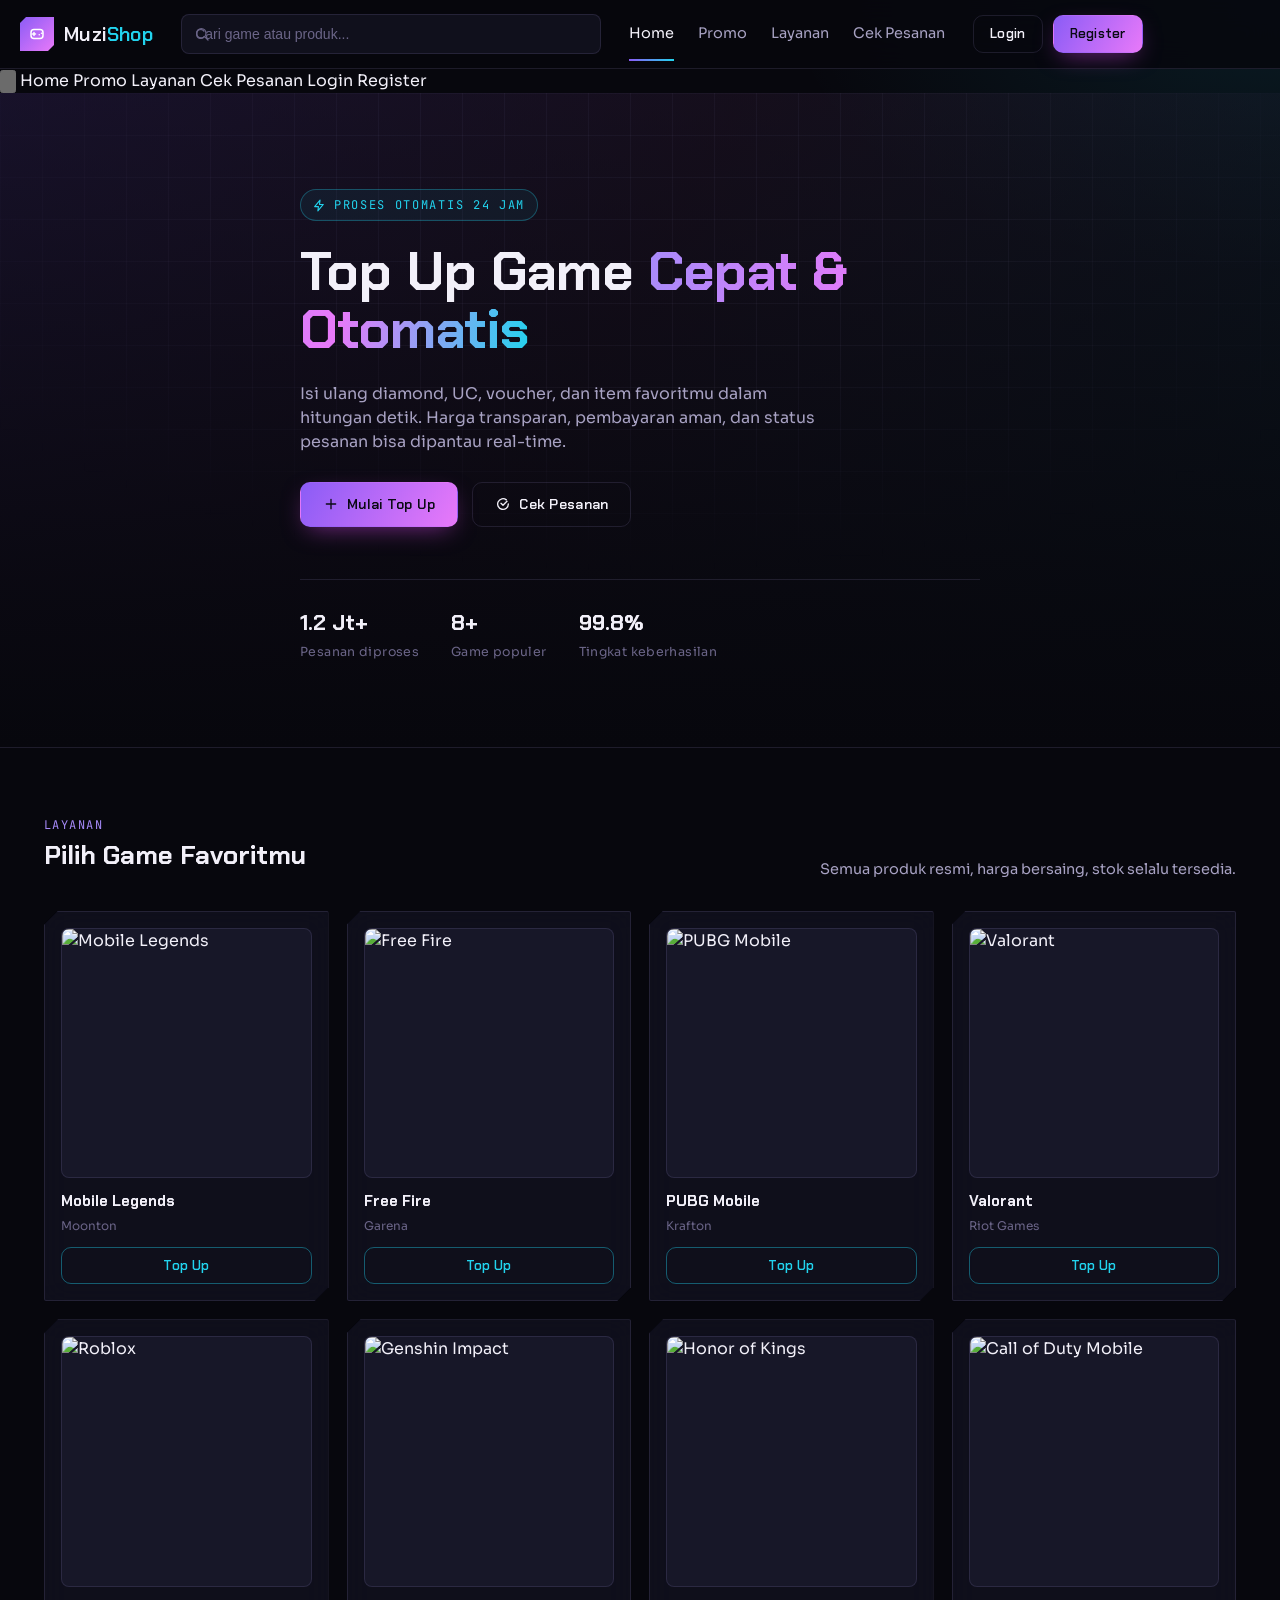
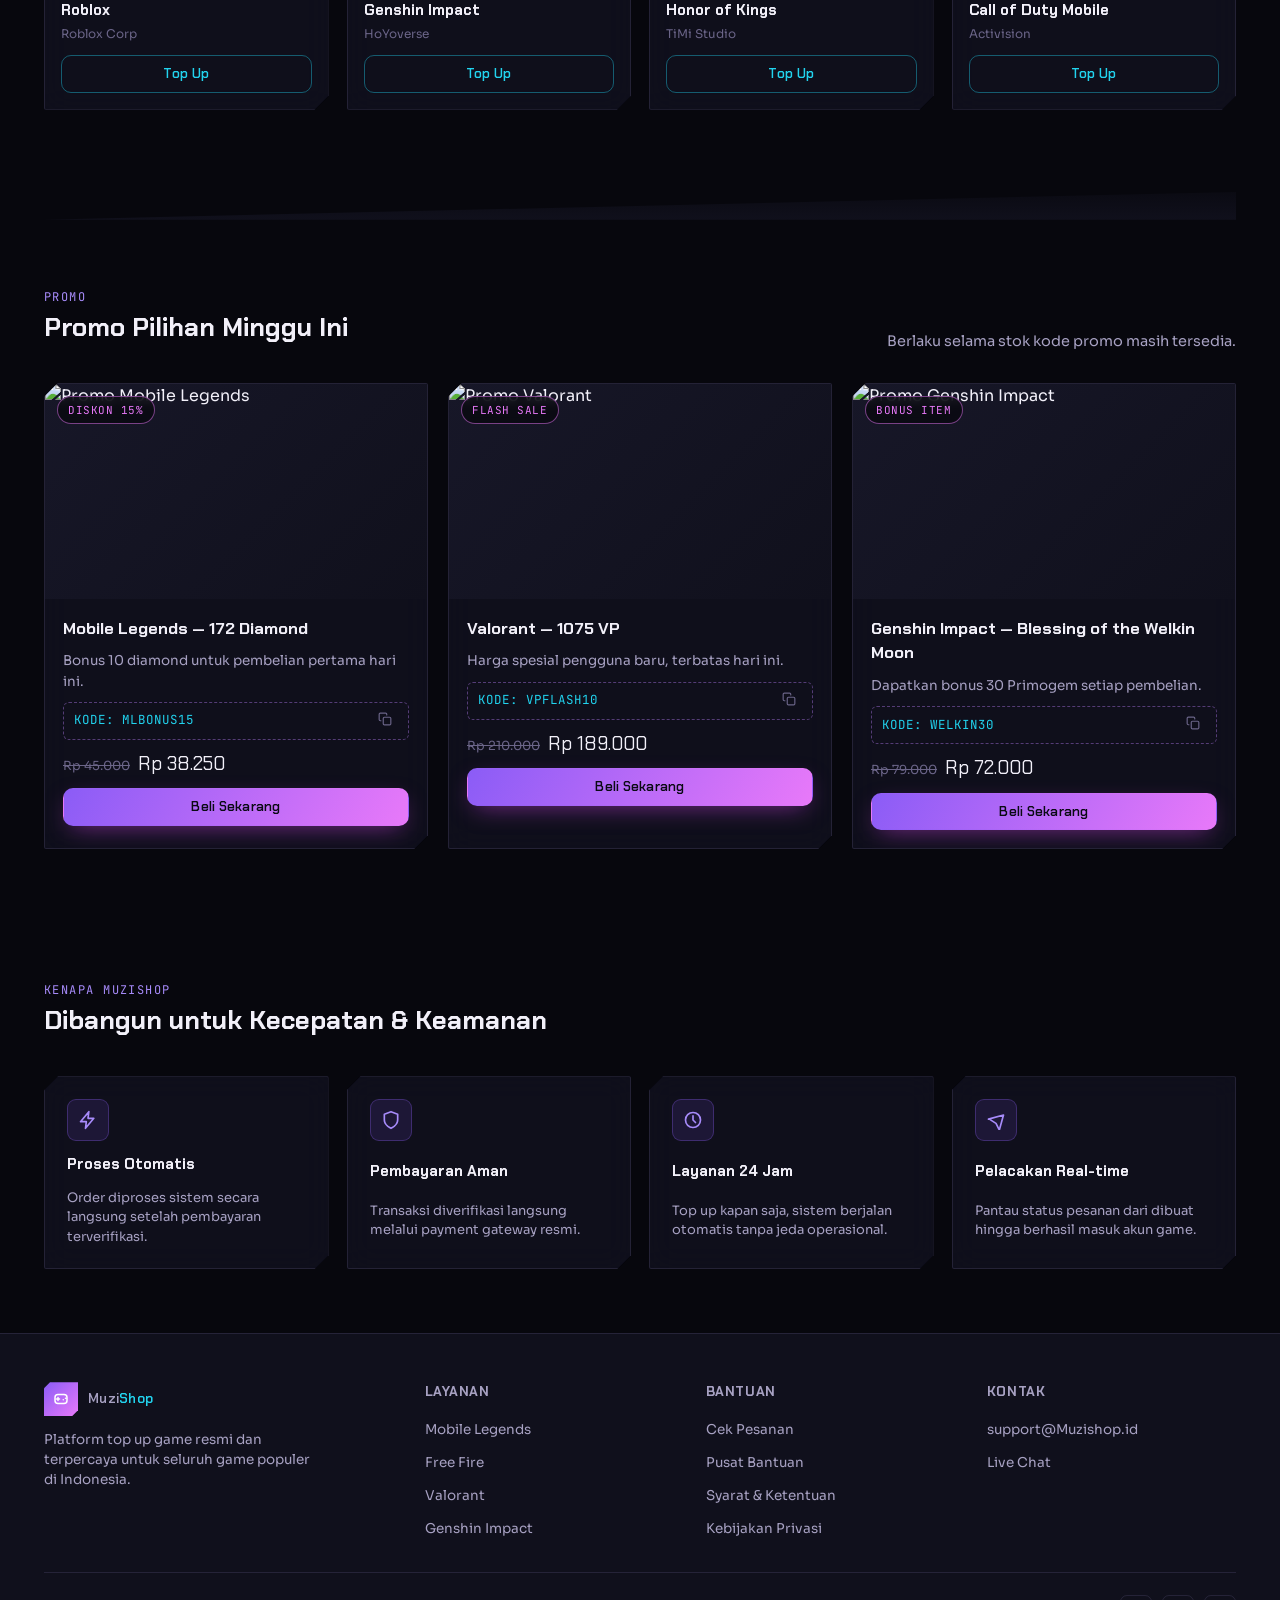
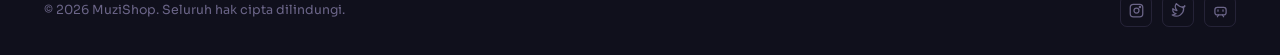
==== commit dbb2b49c: "Update index.html" ====
--- a/index.html
+++ b/index.html
@@ -3,7 +3,7 @@
 <head>
 <meta charset="UTF-8">
 <meta name="viewport" content="width=device-width, initial-scale=1.0">
-<title>GDevShop — Top Up Game Cepat & Otomatis</title>
+<title>MuziShop — Top Up Game Cepat & Otomatis</title>
 <meta name="description" content="Top up Mobile Legends, Free Fire, PUBG Mobile, Valorant, Roblox, Genshin Impact, Honor of Kings, dan Call of Duty Mobile secara instan dan aman.">
 <link rel="preconnect" href="https://fonts.googleapis.com">
 <link href="https://fonts.googleapis.com/css2?family=Chakra+Petch:wght@500;600;700&family=Sora:wght@400;500;600;700&family=JetBrains+Mono:wght@400;500&display=swap" rel="stylesheet">
@@ -18,7 +18,7 @@
       <span class="brand-mark">
         <svg viewBox="0 0 24 24" fill="none" stroke-width="2" stroke-linecap="round" stroke-linejoin="round"><path d="M6 12h4M8 10v4M15 13h.01M18 11h.01M8 6h8a4 4 0 0 1 4 4v4a4 4 0 0 1-4 4H8a4 4 0 0 1-4-4v-4a4 4 0 0 1 4-4Z"/></svg>
       </span>
-      <span class="brand-name">GDev<span>Shop</span></span>
+      <span class="brand-name">Muzi<span>Shop</span></span>
     </a>
 
     <div class="navsearch">
@@ -248,7 +248,7 @@
   <div class="container">
     <div class="section-head">
       <div>
-        <span class="section-tag">Kenapa GDevShop</span>
+        <span class="section-tag">Kenapa MuziShop</span>
         <h2>Dibangun untuk Kecepatan &amp; Keamanan</h2>
       </div>
     </div>
@@ -284,7 +284,7 @@
       <div>
         <a href="index.html" class="brand" style="margin-bottom:12px;">
           <span class="brand-mark"><svg viewBox="0 0 24 24" fill="none" stroke-width="2" stroke-linecap="round" stroke-linejoin="round"><path d="M6 12h4M8 10v4M15 13h.01M18 11h.01M8 6h8a4 4 0 0 1 4 4v4a4 4 0 0 1-4 4H8a4 4 0 0 1-4-4v-4a4 4 0 0 1 4-4Z"/></svg></span>
-          <span class="brand-name">GDev<span>Shop</span></span>
+          <span class="brand-name">Muzi<span>Shop</span></span>
         </a>
         <p style="color:var(--text-muted); font-size:13.5px; max-width:280px;">Platform top up game resmi dan terpercaya untuk seluruh game populer di Indonesia.</p>
       </div>
@@ -309,13 +309,13 @@
       <div>
         <h4>Kontak</h4>
         <ul>
-          <li><a href="#">support@gdevshop.id</a></li>
+          <li><a href="#">support@Muzishop.id</a></li>
           <li><a href="#">Live Chat</a></li>
         </ul>
       </div>
     </div>
     <div class="footer-bottom">
-      <span>© 2026 GDevShop. Seluruh hak cipta dilindungi.</span>
+      <span>© 2026 MuziShop. Seluruh hak cipta dilindungi.</span>
       <div class="footer-social">
         <a href="#" aria-label="Instagram"><svg viewBox="0 0 24 24" fill="none" stroke="currentColor" stroke-width="2" stroke-linecap="round" stroke-linejoin="round"><rect x="2" y="2" width="20" height="20" rx="5"/><circle cx="12" cy="12" r="4"/><circle cx="17.5" cy="6.5" r="1"/></svg></a>
         <a href="#" aria-label="Twitter"><svg viewBox="0 0 24 24" fill="none" stroke="currentColor" stroke-width="2" stroke-linecap="round" stroke-linejoin="round"><path d="M22 4s-.7 2.1-2 3.4c1.6 10-9.4 17.3-18 11.6 2.2.1 4.4-.6 6-2C4 16 2.5 12.5 3 9c1.6 1.9 4 3 6.5 3-3-3.5-3.2-8-1-11 3 3.5 7 5.5 11.5 6-1-3-2 .5-2 .5s3-1 4-2Z"/></svg></a>
--- a/style.css
+++ b/style.css
@@ -0,0 +1,717 @@
+/* =========================================================
+   GDevShop — Design tokens
+   Signature: "circuit-cut" panels — corners sliced at 45°
+   like a HUD readout, with an animated edge-trace glow that
+   sweeps the border on hover. Diagonal section seams instead
+   of straight hairlines.
+   ========================================================= */
+:root {
+  /* Color */
+  --void: #07070d;
+  --surface: #10101c;
+  --surface-2: #171728;
+  --surface-glass: rgba(23, 23, 40, 0.55);
+  --border: rgba(148, 138, 200, 0.16);
+  --border-strong: rgba(191, 130, 255, 0.4);
+  --purple: #8b5cf6;
+  --purple-soft: #a78bfa;
+  --magenta: #e879f9;
+  --cyan: #22d3ee;
+  --text: #f2f0f9;
+  --text-muted: #a7a1c2;
+  --text-faint: #6b6588;
+  --success: #34d399;
+  --warning: #fbbf24;
+  --danger: #fb7185;
+
+  /* Type */
+  --font-display: "Chakra Petch", "Sora", sans-serif;
+  --font-body: "Sora", "Inter", sans-serif;
+  --font-mono: "JetBrains Mono", monospace;
+
+  /* Geometry */
+  --cut: 14px;              /* circuit-cut corner size */
+  --radius: 10px;
+  --radius-lg: 18px;
+  --gap: 24px;
+
+  color-scheme: dark;
+}
+
+* { box-sizing: border-box; }
+html { scroll-behavior: smooth; }
+
+@media (prefers-reduced-motion: reduce) {
+  html { scroll-behavior: auto; }
+  *, *::before, *::after { animation-duration: 0.001ms !important; animation-iteration-count: 1 !important; transition-duration: 0.001ms !important; }
+}
+
+body {
+  margin: 0;
+  background:
+    radial-gradient(1200px 600px at 15% -10%, rgba(139, 92, 246, 0.16), transparent 60%),
+    radial-gradient(900px 500px at 100% 0%, rgba(34, 211, 238, 0.10), transparent 55%),
+    var(--void);
+  color: var(--text);
+  font-family: var(--font-body);
+  line-height: 1.5;
+  -webkit-font-smoothing: antialiased;
+}
+
+a { color: inherit; text-decoration: none; }
+ul { list-style: none; margin: 0; padding: 0; }
+img { max-width: 100%; display: block; }
+button { font-family: inherit; }
+
+.container {
+  width: 100%;
+  max-width: 1240px;
+  margin: 0 auto;
+  padding: 0 24px;
+}
+
+:focus-visible {
+  outline: 2px solid var(--cyan);
+  outline-offset: 3px;
+  border-radius: 4px;
+}
+
+/* Circuit-cut panel shape, reused everywhere */
+.panel {
+  position: relative;
+  background: var(--surface-glass);
+  backdrop-filter: blur(14px);
+  border: 1px solid var(--border);
+  clip-path: polygon(
+    var(--cut) 0, 100% 0, 100% calc(100% - var(--cut)),
+    calc(100% - var(--cut)) 100%, 0 100%, 0 var(--cut)
+  );
+  border-radius: 2px;
+}
+
+.panel::before {
+  content: "";
+  position: absolute;
+  inset: 0;
+  padding: 1px;
+  clip-path: inherit;
+  background: linear-gradient(135deg, rgba(139, 92, 246, 0), rgba(139, 92, 246, 0));
+  -webkit-mask: linear-gradient(#000 0 0) content-box, linear-gradient(#000 0 0);
+  -webkit-mask-composite: xor;
+  mask-composite: exclude;
+  pointer-events: none;
+  transition: background 0.4s ease;
+}
+
+.panel:hover::before {
+  background: linear-gradient(135deg, var(--purple), var(--magenta) 45%, var(--cyan));
+}
+
+/* =========================== NAVBAR =========================== */
+.navbar {
+  position: sticky;
+  top: 0;
+  z-index: 100;
+  background: rgba(7, 7, 13, 0.82);
+  backdrop-filter: blur(16px);
+  border-bottom: 1px solid var(--border);
+}
+
+.navbar-inner {
+  display: flex;
+  align-items: center;
+  gap: 28px;
+  padding: 14px 0;
+}
+
+.brand {
+  display: flex;
+  align-items: center;
+  gap: 10px;
+  font-family: var(--font-display);
+  font-weight: 600;
+  font-size: 20px;
+  letter-spacing: 0.02em;
+  white-space: nowrap;
+}
+
+.brand-mark {
+  width: 34px;
+  height: 34px;
+  display: grid;
+  place-items: center;
+  background: linear-gradient(135deg, var(--purple), var(--magenta));
+  clip-path: polygon(6px 0, 100% 0, 100% calc(100% - 6px), calc(100% - 6px) 100%, 0 100%, 0 6px);
+}
+
+.brand-mark svg { width: 18px; height: 18px; stroke: #fff; }
+
+.brand-name span { color: var(--cyan); }
+
+.navsearch {
+  flex: 1;
+  max-width: 420px;
+  position: relative;
+}
+
+.navsearch input {
+  width: 100%;
+  background: var(--surface);
+  border: 1px solid var(--border);
+  border-radius: var(--radius);
+  padding: 10px 14px 10px 40px;
+  color: var(--text);
+  font-size: 14px;
+  transition: border-color 0.2s ease, box-shadow 0.2s ease;
+}
+
+.navsearch input::placeholder { color: var(--text-faint); }
+
+.navsearch input:focus {
+  border-color: var(--purple-soft);
+  box-shadow: 0 0 0 3px rgba(139, 92, 246, 0.18);
+  outline: none;
+}
+
+.navsearch svg {
+  position: absolute;
+  left: 13px;
+  top: 50%;
+  translate: 0 -50%;
+  width: 16px;
+  height: 16px;
+  stroke: var(--text-faint);
+}
+
+.nav-links {
+  display: flex;
+  align-items: center;
+  gap: 24px;
+  font-size: 14.5px;
+  color: var(--text-muted);
+}
+
+.nav-links a { transition: color 0.2s ease; position: relative; }
+.nav-links a:hover, .nav-links a.active { color: var(--text); }
+.nav-links a.active::after {
+  content: "";
+  position: absolute;
+  left: 0; right: 0; bottom: -16px;
+  height: 2px;
+  background: linear-gradient(90deg, var(--purple), var(--cyan));
+}
+
+.nav-auth { display: flex; align-items: center; gap: 10px; }
+
+.nav-toggle {
+  display: none;
+  background: none;
+  border: 1px solid var(--border);
+  border-radius: 8px;
+  width: 38px;
+  height: 38px;
+  align-items: center;
+  justify-content: center;
+  color: var(--text);
+}
+.nav-toggle svg { width: 20px; height: 20px; }
+
+/* =========================== BUTTONS =========================== */
+.btn {
+  display: inline-flex;
+  align-items: center;
+  justify-content: center;
+  gap: 8px;
+  font-family: var(--font-display);
+  font-weight: 600;
+  font-size: 14px;
+  letter-spacing: 0.02em;
+  padding: 11px 22px;
+  border-radius: var(--radius);
+  border: 1px solid transparent;
+  cursor: pointer;
+  transition: transform 0.15s ease, box-shadow 0.25s ease, background 0.25s ease, border-color 0.2s ease;
+  white-space: nowrap;
+}
+.btn svg { width: 16px; height: 16px; }
+.btn:active { transform: translateY(1px); }
+
+.btn-primary {
+  background: linear-gradient(120deg, var(--purple), var(--magenta));
+  color: #0a0a14;
+  box-shadow: 0 8px 24px -8px rgba(216, 70, 239, 0.55);
+}
+.btn-primary:hover { box-shadow: 0 10px 30px -6px rgba(216, 70, 239, 0.75); filter: brightness(1.06); }
+
+.btn-ghost {
+  background: transparent;
+  border-color: var(--border);
+  color: var(--text);
+}
+.btn-ghost:hover { border-color: var(--border-strong); background: rgba(139, 92, 246, 0.08); }
+
+.btn-outline-cyan {
+  background: transparent;
+  border-color: rgba(34, 211, 238, 0.4);
+  color: var(--cyan);
+}
+.btn-outline-cyan:hover { background: rgba(34, 211, 238, 0.1); }
+
+.btn-block { width: 100%; }
+.btn-sm { padding: 8px 16px; font-size: 13px; }
+.btn:disabled { opacity: 0.45; cursor: not-allowed; box-shadow: none; }
+
+/* =========================== HERO =========================== */
+.hero {
+  position: relative;
+  overflow: hidden;
+  border-bottom: 1px solid var(--border);
+}
+
+.hero-bg {
+  position: absolute;
+  inset: 0;
+  background:
+    linear-gradient(180deg, rgba(7,7,13,0.55) 0%, rgba(7,7,13,0.92) 78%, var(--void) 100%),
+    linear-gradient(120deg, rgba(139,92,246,0.28), rgba(232,121,249,0.14) 45%, rgba(34,211,238,0.16));
+  z-index: 0;
+}
+
+.hero-grid-lines {
+  position: absolute;
+  inset: 0;
+  background-image:
+    linear-gradient(rgba(148,138,200,0.06) 1px, transparent 1px),
+    linear-gradient(90deg, rgba(148,138,200,0.06) 1px, transparent 1px);
+  background-size: 42px 42px;
+  mask-image: radial-gradient(ellipse 70% 60% at 50% 20%, #000 40%, transparent 90%);
+  z-index: 0;
+}
+
+.hero-inner {
+  position: relative;
+  z-index: 1;
+  padding: 96px 0 84px;
+  display: grid;
+  gap: 22px;
+  max-width: 680px;
+}
+
+.eyebrow {
+  display: inline-flex;
+  align-items: center;
+  gap: 8px;
+  width: fit-content;
+  font-family: var(--font-mono);
+  font-size: 12px;
+  letter-spacing: 0.14em;
+  text-transform: uppercase;
+  color: var(--cyan);
+  padding: 6px 12px;
+  border: 1px solid rgba(34, 211, 238, 0.3);
+  border-radius: 999px;
+  background: rgba(34, 211, 238, 0.06);
+}
+.eyebrow svg { width: 13px; height: 13px; }
+
+.hero h1 {
+  font-family: var(--font-display);
+  font-size: clamp(34px, 5vw, 54px);
+  line-height: 1.08;
+  margin: 0;
+  letter-spacing: -0.01em;
+}
+
+.hero h1 .grad {
+  background: linear-gradient(100deg, var(--purple-soft), var(--magenta) 55%, var(--cyan));
+  -webkit-background-clip: text;
+  background-clip: text;
+  color: transparent;
+}
+
+.hero p {
+  color: var(--text-muted);
+  font-size: 16px;
+  max-width: 520px;
+  margin: 0;
+}
+
+.hero-actions { display: flex; gap: 14px; flex-wrap: wrap; margin-top: 6px; }
+
+.hero-stats {
+  display: flex;
+  gap: 32px;
+  margin-top: 30px;
+  padding-top: 26px;
+  border-top: 1px solid var(--border);
+}
+.hero-stat b {
+  display: block;
+  font-family: var(--font-display);
+  font-size: 22px;
+}
+.hero-stat span {
+  font-size: 12.5px;
+  color: var(--text-faint);
+  letter-spacing: 0.03em;
+}
+
+/* =========================== SECTIONS =========================== */
+.section { padding: 64px 0; }
+.section-seam {
+  position: relative;
+  height: 46px;
+  background: linear-gradient(180deg, transparent, var(--surface));
+  clip-path: polygon(0 100%, 100% 100%, 100% 40%, 0 100%);
+}
+
+.section-head {
+  display: flex;
+  align-items: flex-end;
+  justify-content: space-between;
+  gap: 16px;
+  margin-bottom: 30px;
+  flex-wrap: wrap;
+}
+
+.section-head h2 {
+  font-family: var(--font-display);
+  font-size: 26px;
+  margin: 0 0 6px;
+}
+
+.section-head p { margin: 0; color: var(--text-muted); font-size: 14.5px; }
+
+.section-tag {
+  font-family: var(--font-mono);
+  font-size: 12px;
+  letter-spacing: 0.12em;
+  text-transform: uppercase;
+  color: var(--purple-soft);
+}
+
+/* =========================== GAME GRID =========================== */
+.game-grid {
+  display: grid;
+  grid-template-columns: repeat(4, 1fr);
+  gap: 18px;
+}
+
+.game-card {
+  padding: 16px;
+  display: grid;
+  gap: 12px;
+  transition: transform 0.25s ease;
+  cursor: pointer;
+}
+.game-card:hover { transform: translateY(-4px); }
+
+.game-card .thumb {
+  aspect-ratio: 1;
+  border-radius: 8px;
+  overflow: hidden;
+  background: var(--surface-2);
+  display: grid;
+  place-items: center;
+  border: 1px solid var(--border);
+}
+.game-card .thumb img { width: 100%; height: 100%; object-fit: cover; }
+
+.game-card h3 {
+  font-family: var(--font-display);
+  font-size: 15px;
+  margin: 0;
+}
+
+.game-card .publisher {
+  font-size: 12px;
+  color: var(--text-faint);
+  margin-top: -8px;
+}
+
+/* =========================== PROMO CARDS =========================== */
+.promo-grid {
+  display: grid;
+  grid-template-columns: repeat(3, 1fr);
+  gap: 20px;
+}
+
+.promo-card { overflow: hidden; }
+
+.promo-banner {
+  position: relative;
+  aspect-ratio: 16/9;
+  background: linear-gradient(135deg, var(--surface-2), var(--surface));
+  overflow: hidden;
+}
+.promo-banner img { width: 100%; height: 100%; object-fit: cover; }
+
+.promo-badge {
+  position: absolute;
+  top: 12px;
+  left: 12px;
+  font-family: var(--font-mono);
+  font-size: 11px;
+  letter-spacing: 0.05em;
+  text-transform: uppercase;
+  padding: 5px 10px;
+  border-radius: 999px;
+  background: rgba(7,7,13,0.72);
+  border: 1px solid rgba(232,121,249,0.5);
+  color: var(--magenta);
+  backdrop-filter: blur(4px);
+}
+
+.promo-body { padding: 18px; display: grid; gap: 10px; }
+.promo-body h3 { font-family: var(--font-display); font-size: 16.5px; margin: 0; }
+.promo-body p { margin: 0; font-size: 13.5px; color: var(--text-muted); }
+
+.promo-code {
+  display: flex;
+  align-items: center;
+  justify-content: space-between;
+  font-family: var(--font-mono);
+  font-size: 12.5px;
+  border: 1px dashed var(--border-strong);
+  border-radius: 6px;
+  padding: 8px 10px;
+  color: var(--cyan);
+}
+.promo-code button {
+  background: none;
+  border: none;
+  color: var(--text-faint);
+  cursor: pointer;
+}
+.promo-code button svg { width: 14px; height: 14px; }
+
+.promo-price { display: flex; align-items: baseline; gap: 8px; }
+.promo-price .old { text-decoration: line-through; color: var(--text-faint); font-size: 12.5px; }
+.promo-price .now { font-family: var(--font-display); font-size: 19px; color: var(--text); }
+
+/* =========================== FEATURES / TRUST =========================== */
+.feature-grid {
+  display: grid;
+  grid-template-columns: repeat(4, 1fr);
+  gap: 18px;
+}
+.feature-card { padding: 22px; display: grid; gap: 12px; }
+.feature-icon {
+  width: 42px; height: 42px;
+  display: grid; place-items: center;
+  border-radius: 9px;
+  background: rgba(139, 92, 246, 0.12);
+  border: 1px solid rgba(139, 92, 246, 0.3);
+}
+.feature-icon svg { width: 20px; height: 20px; stroke: var(--purple-soft); }
+.feature-card h3 { font-size: 15px; margin: 0; font-family: var(--font-display); }
+.feature-card p { margin: 0; font-size: 13px; color: var(--text-muted); }
+
+/* =========================== FOOTER =========================== */
+.site-footer {
+  border-top: 1px solid var(--border);
+  padding: 48px 0 28px;
+  background: var(--surface);
+}
+.footer-grid {
+  display: grid;
+  grid-template-columns: 1.4fr 1fr 1fr 1fr;
+  gap: 32px;
+  margin-bottom: 32px;
+}
+.footer-grid h4 {
+  font-family: var(--font-display);
+  font-size: 13.5px;
+  letter-spacing: 0.04em;
+  text-transform: uppercase;
+  color: var(--text-muted);
+  margin: 0 0 14px;
+}
+.footer-grid ul { display: grid; gap: 9px; }
+.footer-grid a { font-size: 13.5px; color: var(--text-muted); }
+.footer-grid a:hover { color: var(--cyan); }
+.footer-bottom {
+  display: flex;
+  justify-content: space-between;
+  align-items: center;
+  padding-top: 22px;
+  border-top: 1px solid var(--border);
+  font-size: 12.5px;
+  color: var(--text-faint);
+  flex-wrap: wrap;
+  gap: 10px;
+}
+.footer-social { display: flex; gap: 10px; }
+.footer-social a {
+  width: 32px; height: 32px;
+  display: grid; place-items: center;
+  border: 1px solid var(--border);
+  border-radius: 7px;
+}
+.footer-social svg { width: 15px; height: 15px; }
+
+/* =========================== TOP-UP FLOW =========================== */
+.topup-layout {
+  display: grid;
+  grid-template-columns: 1fr 360px;
+  gap: 24px;
+  align-items: start;
+}
+
+.step-nav {
+  display: flex;
+  align-items: center;
+  gap: 6px;
+  margin-bottom: 28px;
+  font-family: var(--font-mono);
+  font-size: 12px;
+  color: var(--text-faint);
+  flex-wrap: wrap;
+}
+.step-nav .step {
+  display: flex; align-items: center; gap: 6px;
+  padding: 6px 10px;
+  border-radius: 999px;
+  border: 1px solid var(--border);
+}
+.step-nav .step.active { color: var(--cyan); border-color: rgba(34,211,238,0.4); background: rgba(34,211,238,0.06); }
+.step-nav .step.done { color: var(--success); border-color: rgba(52,211,153,0.35); }
+.step-nav .sep { color: var(--text-faint); }
+
+.form-panel { padding: 26px; display: grid; gap: 24px; }
+.form-block h3 {
+  font-family: var(--font-display);
+  font-size: 15px;
+  margin: 0 0 14px;
+  display: flex; align-items: center; gap: 8px;
+}
+.form-block h3 svg { width: 16px; height: 16px; stroke: var(--purple-soft); }
+
+.field { display: grid; gap: 6px; margin-bottom: 14px; }
+.field label { font-size: 13px; color: var(--text-muted); }
+.field .hint { font-size: 12px; color: var(--text-faint); }
+.field .error-msg { font-size: 12px; color: var(--danger); display: none; }
+.field.has-error .error-msg { display: block; }
+.field.has-error input, .field.has-error select { border-color: var(--danger); }
+
+input[type="text"], input[type="email"], input[type="tel"], select {
+  width: 100%;
+  background: var(--surface);
+  border: 1px solid var(--border);
+  border-radius: 8px;
+  padding: 11px 13px;
+  color: var(--text);
+  font-size: 14px;
+}
+input:focus, select:focus { border-color: var(--purple-soft); outline: none; box-shadow: 0 0 0 3px rgba(139,92,246,0.15); }
+
+.field-row { display: grid; grid-template-columns: 1fr 1fr; gap: 12px; }
+
+.nominal-grid, .payment-grid {
+  display: grid;
+  grid-template-columns: repeat(3, 1fr);
+  gap: 10px;
+}
+.option-card {
+  position: relative;
+  padding: 13px 12px;
+  border-radius: 8px;
+  border: 1px solid var(--border);
+  background: var(--surface);
+  cursor: pointer;
+  text-align: left;
+  transition: border-color 0.15s ease, background 0.15s ease;
+}
+.option-card:hover { border-color: var(--border-strong); }
+.option-card.selected { border-color: var(--purple-soft); background: rgba(139,92,246,0.1); }
+.option-card .label { display: block; font-size: 13.5px; font-weight: 600; }
+.option-card .sub { display: block; font-size: 11.5px; color: var(--text-faint); margin-top: 2px; }
+.option-card input { position: absolute; opacity: 0; pointer-events: none; }
+.option-card .bonus {
+  position: absolute; top: -8px; right: 8px;
+  font-size: 10px; font-family: var(--font-mono);
+  background: linear-gradient(120deg, var(--purple), var(--magenta));
+  color: #0a0a14; padding: 2px 6px; border-radius: 4px;
+}
+
+.summary-panel { padding: 22px; position: sticky; top: 90px; }
+.summary-panel h3 { font-family: var(--font-display); font-size: 15px; margin: 0 0 16px; }
+.summary-row {
+  display: flex; justify-content: space-between; font-size: 13.5px;
+  padding: 9px 0; border-bottom: 1px solid var(--border); color: var(--text-muted);
+}
+.summary-row b { color: var(--text); font-weight: 500; }
+.summary-total {
+  display: flex; justify-content: space-between; align-items: baseline;
+  padding-top: 14px; margin-top: 4px;
+}
+.summary-total .amount { font-family: var(--font-display); font-size: 22px; color: var(--cyan); }
+
+.mode-toggle {
+  display: flex; gap: 8px; margin-bottom: 18px;
+  font-family: var(--font-mono); font-size: 12px;
+}
+.mode-toggle span {
+  padding: 5px 10px; border-radius: 999px; border: 1px solid var(--border); color: var(--text-faint);
+}
+.mode-toggle span.active-demo { color: var(--warning); border-color: rgba(251,191,36,0.4); background: rgba(251,191,36,0.08); }
+
+/* =========================== STATUS / TIMELINE =========================== */
+.status-panel { padding: 30px; }
+.status-timeline { display: grid; gap: 0; margin-top: 24px; }
+.timeline-item {
+  display: grid;
+  grid-template-columns: 28px 1fr;
+  gap: 14px;
+  padding-bottom: 22px;
+  position: relative;
+}
+.timeline-item::before {
+  content: "";
+  position: absolute;
+  left: 13px; top: 26px; bottom: 0;
+  width: 1px;
+  background: var(--border);
+}
+.timeline-item:last-child::before { display: none; }
+.timeline-dot {
+  width: 26px; height: 26px; border-radius: 50%;
+  border: 1px solid var(--border);
+  display: grid; place-items: center;
+  background: var(--surface);
+  z-index: 1;
+}
+.timeline-dot svg { width: 13px; height: 13px; }
+.timeline-item.done .timeline-dot { border-color: var(--success); color: var(--success); background: rgba(52,211,153,0.1); }
+.timeline-item.active .timeline-dot { border-color: var(--cyan); color: var(--cyan); background: rgba(34,211,238,0.1); }
+.timeline-item h4 { margin: 0 0 3px; font-size: 14px; font-family: var(--font-display); }
+.timeline-item p { margin: 0; font-size: 12.5px; color: var(--text-faint); }
+
+/* =========================== BADGES =========================== */
+.badge {
+  display: inline-flex; align-items: center; gap: 6px;
+  font-family: var(--font-mono); font-size: 11.5px;
+  padding: 4px 10px; border-radius: 999px;
+  border: 1px solid var(--border);
+}
+.badge-success { color: var(--success); border-color: rgba(52,211,153,0.4); background: rgba(52,211,153,0.08); }
+.badge-pending { color: var(--warning); border-color: rgba(251,191,36,0.4); background: rgba(251,191,36,0.08); }
+.badge-failed { color: var(--danger); border-color: rgba(251,113,133,0.4); background: rgba(251,113,133,0.08); }
+
+/* =========================== RESPONSIVE =========================== */
+@media (max-width: 1080px) {
+  .game-grid { grid-template-columns: repeat(3, 1fr); }
+  .promo-grid { grid-template-columns: repeat(2, 1fr); }
+  .feature-grid { grid-template-columns: repeat(2, 1fr); }
+  .footer-grid { grid-template-columns: 1fr 1fr; }
+  .topup-layout { grid-template-columns: 1fr; }
+  .summary-panel { position: static; }
+}
+
+@media (max-width: 760px) {
+  .nav-links, .navsearch { display: none; }
+  .nav-toggle { display: flex; }
+  .game-grid { grid-template-columns: repeat(2, 1fr); }
+  .promo-grid { grid-template-columns: 1fr; }
+  .feature-grid { grid-template-columns: 1fr; }
+  .hero-inner { padding:
